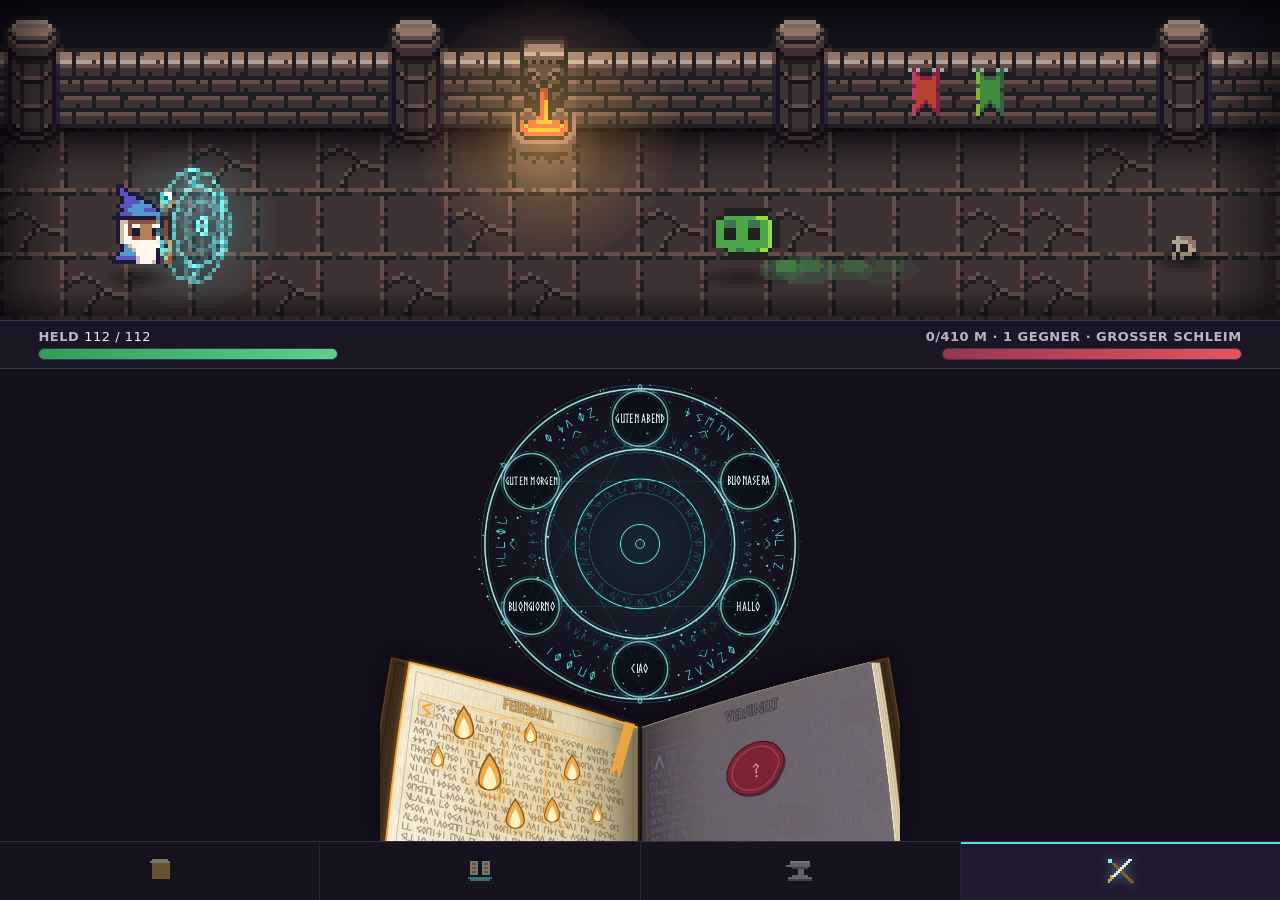
==== index.html @ a325e863 "Stop the phone's own dark mode turning the game inside out On a phone the rune tree came up as a fie" ====
<!DOCTYPE html>
<html lang="de">
<head>
<meta charset="UTF-8">
<meta name="viewport" content="width=device-width, initial-scale=1, viewport-fit=cover">
<!-- The game is dark on purpose. Say so HERE as well as in base.css: a phone
     browser's own "dark mode for web contents" repaints any page it thinks is
     light, and the two declarations are read by different engines. See the
     essay above the @media block in styles/base.css. -->
<meta name="color-scheme" content="dark">
<meta name="theme-color" content="#141018">
<meta name="apple-mobile-web-app-capable" content="yes">
<meta name="apple-mobile-web-app-status-bar-style" content="black-translucent">
<meta name="mobile-web-app-capable" content="yes">
<meta name="apple-mobile-web-app-title" content="Incanto">
<meta name="application-name" content="Incanto">
<link rel="apple-touch-icon" href="assets/apple-touch-icon.png">
<link rel="icon" type="image/png" sizes="192x192" href="assets/icon-192.png">
<link rel="icon" type="image/png" sizes="512x512" href="assets/icon-512.png">
<link rel="manifest" href="manifest.webmanifest">
<title>Runenkreis — Prototyp</title>
<link rel="stylesheet" href="styles/base.css">
<link rel="stylesheet" href="styles/combat.css">
<link rel="stylesheet" href="styles/quiz.css">
<link rel="stylesheet" href="styles/meta.css">
</head>
<body>
<div id="app"></div>
<nav id="bottom-nav" class="bottom-nav" aria-label="Phasenwechsel"></nav>
<!-- Modules load in dependency order: data → logic → render → screens → loop.
     main.js (last) wires listeners + boots. Add new src/*.js files to this list. -->
<script src="src/core.js"></script>
<script src="src/config.js"></script>
<script src="src/spells.js"></script>
<script src="src/content.js"></script>
<script src="src/vocab-history.js"></script>
<script src="src/encounters.js"></script>
<script src="src/state.js"></script>
<script src="src/progression.js"></script>
<script src="src/sprite-art.js"></script>
<script src="src/render-assets.js"></script>
<script src="src/render-scene.js"></script>
<script src="src/render-spells.js"></script>
<script src="src/rune-circle.js"></script>
<script src="src/spellbook.js"></script>
<script src="src/combat.js"></script>
<script src="src/quiz.js"></script>
<script src="src/screens.js"></script>
<script src="src/skilltree.js"></script>
<script src="src/book-order.js"></script>
<script src="src/stats.js"></script>
<script src="src/tavern.js"></script>
<script src="src/nav.js"></script>
<script src="src/input.js"></script>
<script src="src/loop.js"></script>
<script src="src/main.js"></script>
</body>
</html>
---- styles/base.css ----
/* base.css — @font-face, :root design tokens, #app + .screen shell, shared
   primitives (panels, buttons, pills, scrollbars). Shared by all screens. */

  @font-face {
    font-family: "RuneDisplay";
    src: url("../assets/rune_font.otf") format("opentype");
    font-display: swap;
  }

  /* ---------------------------------------------------------------------------
     Design tokens. Every screen draws its surfaces, edges, text and accents from
     this one ramp, so the game reads as a single designed object instead of a
     pile of separately-styled screens. Before this existed the same "panel" was
     written three slightly different ways in three files — that mismatch is what
     made the UI look ad-hoc. Add a shade here rather than inventing a hex value
     in a screen stylesheet.
     --------------------------------------------------------------------------- */
  :root {
    /* One of the three ways the page has to declare its own darkness — see the
       essay under this block before touching it. */
    color-scheme: dark;
    /* Display face for spell words, titles and rune labels. Readability comes
       first: a widely-available classical serif renders on essentially every
       device. The runic "RuneDisplay" stays in the stack as a deliberately
       low-priority fallback — it only surfaces where none of the readable
       serifs exist. */
    --display-font: "Palatino Linotype", "Book Antiqua", Georgia, "RuneDisplay", serif;
    --ui-font: system-ui, -apple-system, "Segoe UI", sans-serif;

    /* Surfaces — page, sunk, panel, raised (interactive). */
    --bg:        #14101c;
    --bg-sunk:   #0f0b16;
    --panel-hi:  #241d33;
    --panel-lo:  #1a1526;
    --panel:     linear-gradient(160deg, var(--panel-hi), var(--panel-lo));
    --raised-hi: #2b2340;
    --raised-lo: #201a2f;
    --raised:    linear-gradient(160deg, var(--raised-hi), var(--raised-lo));
    --sunk:      #161221;

    /* Edges — hairline, standard, emphasised. */
    --edge-soft: #262039;
    --edge:      #332c48;
    --edge-hi:   #453d63;

    /* Text ramp, brightest to quietest. */
    --ink:   #f2eeff;
    --ink-2: #cfc9de;
    --ink-3: #9a93ad;
    --ink-4: #6f6884;

    /* Accents. Arcane cyan carries navigation and state; gold carries value,
       vocabulary and the primary action. */
    --arcane:      #4de3e0;
    --arcane-lt:   #7ff0ed;
    --arcane-pale: #cfeae9;
    --arcane-dim:  #9fd8d6;
    --arcane-1:    rgba(77, 227, 224, 0.08);
    --arcane-2:    rgba(77, 227, 224, 0.16);
    --arcane-3:    rgba(77, 227, 224, 0.34);

    --gold:     #f2c14e;
    --gold-lt:  #ffd571;
    --gold-1:   rgba(242, 193, 78, 0.09);
    --gold-2:   rgba(242, 193, 78, 0.18);
    --gold-3:   rgba(242, 193, 78, 0.38);

    --good:     #5ecf8f;
    --good-ink: #d6ffe6;
    --good-1:   rgba(94, 207, 143, 0.12);
    --good-2:   rgba(94, 207, 143, 0.3);
    --bad:      #e5545f;
    --bad-ink:  #ffe1e5;
    --bad-1:    rgba(229, 84, 95, 0.12);
    --bad-2:    rgba(229, 84, 95, 0.3);

    /* Radii — one small/medium/large step, plus the pill. */
    --r-1: 9px;
    --r-2: 13px;
    --r-3: 18px;
    --r-pill: 999px;

    /* Elevation. */
    --shadow-1: 0 2px 10px rgba(0, 0, 0, 0.35);
    --shadow-2: 0 10px 28px rgba(0, 0, 0, 0.45);
    --glow-arcane: 0 0 22px rgba(77, 227, 224, 0.22);
    --glow-gold:   0 0 22px rgba(242, 193, 78, 0.22);

    /* The reading column. Every text-first screen is capped at this width and
       centred, so a desktop window shows a designed column rather than rows
       stretched across 1400px. */
    --measure: 480px;

    /* Motion. */
    --dur: 150ms;
    --ease: cubic-bezier(0.2, 0.7, 0.3, 1);
  }

  /* ---------------------------------------------------------------------------
     The page is dark, and the phone has to be told so THREE times.

     A phone browser's own "dark mode for web contents" — Samsung Internet's dark
     mode, Chrome's Auto Dark Theme — repaints any page it decides is light. Its
     filter reads every SVG fill and stroke as FOREGROUND and flips the dark ones
     to light, so the near-black paint this game is built out of comes back
     inverted: the rune tree turns into a field of white discs, the sealed page
     in the spell book turns to grey paper and its wax seal goes pink. The canvas
     scenes are left alone, which is what makes it so confusing to read — combat
     looks nearly right while the forge looks broken.

     Nothing in the game's own colours can defend against that; the only defence
     is telling the browser the page ALREADY has a dark theme. The three ways of
     saying it are not interchangeable — engines key off different ones, and this
     bug reached real phones with only the first of them in place:

       1. `color-scheme: dark` on :root, above. What Chromium reads. It was here
          alone, and it was not enough.
       2. `<meta name="color-scheme" content="dark">` in index.html. An
          independent opt-out in the very same engine — measured: it holds on its
          own with the property above deleted — and the older, more widely
          implemented of the two. This is the one that was missing.
       3. the block below: the `prefers-color-scheme` query, which is what
          Samsung Internet documents as its test for "this site already has a
          dark theme of its own".

     That block deliberately re-states what :root has already set. It is not
     dead weight and it is not an oversight — an ANSWER to the query is the
     signal, not a change of colour, and there is only one theme here to answer
     with. Deleting it as a no-op is exactly how this comes back.
     --------------------------------------------------------------------------- */
  @media (prefers-color-scheme: dark) {
    :root { color-scheme: dark; }
    html, body { background: var(--bg); color: var(--ink); }
  }

  * { box-sizing: border-box; -webkit-tap-highlight-color: transparent; }
  html, body {
    margin: 0; padding: 0; height: 100%;
    background: var(--bg);
    font-family: var(--ui-font);
    color: var(--ink);
    overflow: hidden;
    user-select: none;
    -webkit-user-select: none;
    overscroll-behavior: none;
    touch-action: manipulation;
  }
  /* The viewport is split vertically: the active phase fills #app, the phase
     switcher (.bottom-nav) is a fixed-height panel pinned under it. */
  body { display: flex; flex-direction: column; height: 100vh; height: 100dvh; }
  #app { flex: 1 1 auto; min-height: 0; width: 100%; display: flex; align-items: center; justify-content: center; }
  .screen { width: 100%; height: 100%; display: flex; flex-direction: column; align-items: center; justify-content: center; position: relative; }

  /* No focus rings: this is a touch game, every control is tapped, and a ring
     left behind on a tapped button is just debris. (No keyboard affordances
     anywhere — see CLAUDE.md.) */
  :focus { outline: none; }

  button { font-family: inherit; color: inherit; }

  /* Scrollable regions keep a slim, in-palette scrollbar instead of the OS
     default slab. */
  .scroll-y {
    overflow-y: auto; -webkit-overflow-scrolling: touch;
    scrollbar-width: thin; scrollbar-color: var(--edge-hi) transparent;
  }
  .scroll-y::-webkit-scrollbar { width: 8px; }
  .scroll-y::-webkit-scrollbar-track { background: transparent; }
  .scroll-y::-webkit-scrollbar-thumb { background: var(--edge); border-radius: var(--r-pill); border: 2px solid transparent; background-clip: content-box; }
  .scroll-y::-webkit-scrollbar-thumb:hover { background: var(--edge-hi); background-clip: content-box; }

  /* The reading column shared by the study-phase screens: full height, capped
     width, centred, with the safe-area insets handled once. */
  .frame {
    display: flex; flex-direction: column;
    width: 100%; max-width: var(--measure); height: 100%; min-height: 0;
    margin: 0 auto;
    padding: calc(env(safe-area-inset-top) + 10px) 14px 0;
  }

  /* Value written in coin. */
  .coin { color: var(--gold); }

  /* ---------------------------------------------------------------------------
     Button primitives. One primary (gold, or arcane where the action is "move
     on") and one ghost (quiet, secondary). Screens pick a primitive rather than
     restyling a button from scratch — that's what keeps the Prüfen button, the
     Kaufen button and the Fight button recognisably the same control.
     --------------------------------------------------------------------------- */
  .btn-primary, .fight-btn, .tree-buy {
    display: block; width: 100%; padding: 14px 18px;
    border: none; border-radius: var(--r-2); cursor: pointer;
    font-size: 17px; font-weight: 700; letter-spacing: 0.6px;
    color: #17121f;
    background: linear-gradient(180deg, var(--gold-lt), var(--gold));
    box-shadow: var(--glow-gold), var(--shadow-1);
    transition: filter var(--dur) var(--ease), transform var(--dur) var(--ease);
  }
  .btn-primary:hover:not(:disabled), .fight-btn:hover:not(:disabled), .tree-buy:hover:not(:disabled) { filter: brightness(1.06); }
  .btn-primary:active:not(:disabled), .fight-btn:active:not(:disabled), .tree-buy:active:not(:disabled) { transform: translateY(1px); filter: brightness(1.12); }
  .btn-primary:disabled, .fight-btn:disabled, .tree-buy:disabled {
    background: var(--raised); color: var(--ink-4); box-shadow: none; cursor: default;
    filter: none; transform: none;
  }
  /* Arcane variant — used where the button carries you onward rather than
     spending something. */
  .btn-primary.arcane, .fight-btn.arcane, .quiz-continue, .next-wave-btn, .study-btn, .tree-run-btn {
    background: linear-gradient(180deg, var(--arcane-lt), var(--arcane));
    box-shadow: var(--glow-arcane), var(--shadow-1);
  }

  .ghost-btn {
    flex: 0 0 auto; cursor: pointer;
    padding: 6px 12px; border-radius: var(--r-pill);
    font-size: 12.5px; letter-spacing: 0.3px;
    background: var(--arcane-1); border: 1px solid var(--edge); color: var(--ink-3);
    transition: color var(--dur) var(--ease), border-color var(--dur) var(--ease), background var(--dur) var(--ease);
  }
  .ghost-btn:hover { color: var(--arcane-pale); border-color: var(--arcane-3); background: var(--arcane-2); }
  .ghost-btn:active { background: var(--arcane-2); color: var(--ink); }

  /* Bottom phase-switcher: one flush panel across the whole bottom edge with
     three equal, text-free pixel-art buttons — study · forge · combat. */
  .bottom-nav {
    flex: 0 0 auto;
    display: flex; width: 100%;
    background: #17131e;
    border-top: 1px solid var(--edge);
    padding-bottom: env(safe-area-inset-bottom);
    padding-left: env(safe-area-inset-left);
    padding-right: env(safe-area-inset-right);
    z-index: 5;
  }
  .nav-btn {
    flex: 1 1 0; min-width: 0;
    display: flex; align-items: center; justify-content: center;
    background: transparent; border: none; outline: none;
    padding: 9px 0; min-height: 58px; cursor: pointer;
    border-right: 1px solid var(--edge-soft);
    transition: background var(--dur) linear;
  }
  .nav-btn:last-child { border-right: none; }
  .nav-btn:active { background: #2a2138; }
  .nav-btn.active { background: #211a2e; box-shadow: inset 0 2px 0 var(--arcane); }
  .nav-icon {
    width: 32px; height: 32px; display: block;
    image-rendering: pixelated;
    opacity: 0.45;
    transition: opacity var(--dur) linear, filter var(--dur) linear;
  }
  .nav-btn:active .nav-icon { opacity: 0.8; }
  .nav-btn.active .nav-icon { opacity: 1; filter: drop-shadow(0 0 5px rgba(127, 244, 241, 0.55)); }

  @media (prefers-reduced-motion: reduce) {
    *, *::before, *::after {
      animation-duration: 0.001ms !important; animation-iteration-count: 1 !important;
      transition-duration: 0.001ms !important;
    }
  }
---- styles/combat.css ----
/* combat.css — combat screen: scene, HUD, rune circle, chords, flashes. */

  /* Combat screen — scene on top, rune circle filling the rest, and the open
     spell book pinned along the bottom edge with the circle nested in its V.

     The circle and the book have to line up at every viewport size, so both are
     laid out from ONE width (--board-w) and both draw in a 600-unit-wide
     viewBox — that gives them a shared scale. The rest follows from the book's
     600x240 art box: its height is 240/600 of that width, and the arena's
     bottom margin is what positions the wheel against it.

     That margin is a TANGENT distance, not a vertical one. Clearing the notch
     is not enough: the pages' top edges climb away from it at ~16°, so a wheel
     lowered until its bottom point cleared the notch would still have its
     lower-left and lower-right arcs cutting across both pages. What has to
     clear is the sloped edge itself, and the closest approach is around three
     quarters of the way out along it, not at either end.

     Solving |dist(wheel centre, page-top line)| = R + gap gives the 141/600
     below. Measured, that leaves ~20px between the paper and the rune bubbles
     (the wheel's solid outer elements, R = 263) and a few px against the faint
     outermost ring, holding on viewports from 390x720 to 820x1000 — while the
     wheel's lowest point still sits ~20px BELOW the wings' top corners, i.e.
     down inside the V. The space the book opens up is used, it just never
     touches paper. Re-derive if either geometry moves; tools-side, walk the
     page's top edge and take the minimum distance rather than trusting the
     vertical gap, which is not where the two shapes come closest. */
  .combat-screen {
    position: relative;
    display: flex; flex-direction: column;
    justify-content: flex-start;
    width: 100%; height: 100%;
    /* Percentage-bearing custom properties resolve at the USE site, so this may
       only ever be consumed by width-resolved properties (`width`, and margins,
       which are resolved against the containing block's width). Feeding it to a
       `height` would resolve the 100% against the container's HEIGHT instead —
       which is why the book sizes itself with aspect-ratio below rather than
       with a height derived from here. */
    --board-w: min(100%, 520px);
  }
  .combat-screen::after {
    content: ""; position: absolute; inset: 0; pointer-events: none;
    background: rgba(229, 72, 77, 0); transition: none;
  }
  .combat-screen.wrong-flash::after { background: rgba(229, 72, 77, 0.35); }

  .scene-wrap {
    flex: 0 0 auto;
    width: 100%;
    overflow: hidden;
    background: #17131e;
    line-height: 0;
  }
  canvas.scene {
    display: block;
    image-rendering: pixelated;
  }
  .hud-under {
    flex: 0 0 auto;
    width: 100%;
    display: flex; align-items: center; justify-content: space-between;
    padding: 8px max(3vw, env(safe-area-inset-left)) 8px max(3vw, env(safe-area-inset-right));
    background: #1b1624;
    border-top: 1px solid #3a3550;
    border-bottom: 1px solid #3a3550;
  }
  .hero-hud { display: flex; flex-direction: column; gap: 4px; align-items: flex-start; min-width: 40%; }
  .enemy-hud { display: flex; flex-direction: column; gap: 4px; align-items: flex-end; min-width: 40%; }
  .bar-label {
    font-size: clamp(10px, 2.7vw, 13px); letter-spacing: 0.5px; color: #b9b3c8; font-weight: 700;
  }
  .bar-label span { color: #efeaff; font-weight: 400; }
  .bar-sub { font-size: clamp(11px, 3vw, 14px); color: #f2c14e; font-weight: 700; }
  .hp-track {
    width: clamp(120px, 40vw, 300px); height: 12px;
    background: #241f2f; border: 1px solid #3a3550; border-radius: 6px; overflow: hidden;
  }
  .hp-fill { height: 100%; transition: width 180ms linear; }
  .hp-track.hero .hp-fill { background: linear-gradient(90deg, #2f9e57, #5ecf8f); }
  .hp-track.enemy .hp-fill { background: linear-gradient(90deg, #9a3550, #e5545f); }
  .coin { color: #f2c14e; }
  .gold-line { font-size: clamp(13px, 3.6vw, 17px); color: #f2c14e; font-weight: 700; }

  svg.arena {
    flex: 1 1 auto;
    min-height: 0;
    width: var(--board-w);
    /* Bottom-aligned (xMidYMax), so the wheel always sits down against the book
       instead of floating in the middle of whatever height is left over. */
    margin-bottom: calc(var(--board-w) * 0.235);
    display: block;
    /* Runes are dragged with the pointer — don't let a drag scroll/pan the page */
    touch-action: none;
    -webkit-user-select: none; user-select: none;
  }

  /* ---- Spell book -------------------------------------------------------
     An open book along the bottom edge, tilted toward the player: two page
     planes angled up and out so their top edges make a V, spine in the middle,
     both lower corners — the gutter furthest of all — running off the bottom of
     the screen. Geometry is in spellbook.js; this is only the palette and the
     interaction states. */
  .spellbook {
    position: absolute; bottom: 0; left: 50%; transform: translateX(-50%);
    /* Height comes from the art box's own 600x240 ratio, so it always matches
       the width the wheel is laid out from (see --board-w). */
    width: var(--board-w); height: auto; aspect-ratio: 600 / 240;
    display: block; z-index: 3;
    /* The whole book takes the drag that turns its pages; the empty upper
       corners of the box, which the rune wheel overlaps into, do not. */
    pointer-events: none;
    touch-action: none;
    filter: drop-shadow(0 -3px 10px rgba(6, 4, 12, 0.6));
  }
  /* ---- Boards ---- A board is leather over wood: grain, a bevel catching the
     light along the cut head edge, and two blind-tooled fillets run round
     inside it. */
  .bk-cover { fill: #3d2b1c; stroke: #150f0a; stroke-width: 2; stroke-linejoin: round; }
  .bk-grain { filter: url(#bkGrain); opacity: 0.5; mix-blend-mode: multiply; pointer-events: none; }
  .bk-cover-bevel { fill: none; stroke: #7d5c3c; stroke-width: 1.2; opacity: 0.55; }
  .bk-tool { fill: none; stroke: #241708; stroke-width: 1.4; opacity: 0.6; }
  .bk-tool.thin { stroke-width: 0.8; opacity: 0.4; }

  /* ---- The text block's fore-edge ---- Fill is set per sliver (it darkens with
     depth into the block), so it must NOT be declared here — a CSS `fill` would
     override the presentation attribute and flatten the fan. */
  .bk-stack { stroke: #9c9070; stroke-width: 0.5; }

  /* ---- Paper ---- The leaf's fill is a per-side gradient (defined in the
     book's own <defs>), so light runs from the lit outer edge into the shadowed
     gutter instead of the whole page being one flat colour. Over that: a fibre
     wash, a little foxing, the gutter shadow and the fore-edge sheen — all
     clipped to the leaf, all static, all painted once. */
  .bk-leaf {
    fill: url(#bkPaperL); stroke: #a29673; stroke-width: 1.2; stroke-linejoin: round;
    transition: stroke 140ms linear;
  }
  .bk-page[data-side="1"] .bk-leaf { fill: url(#bkPaperR); }
  .bk-fibre { filter: url(#bkFibre); opacity: 0.55; mix-blend-mode: multiply; pointer-events: none; }
  .bk-foxing { fill: #a3763f; opacity: 0.07; mix-blend-mode: multiply; pointer-events: none; }
  .bk-gutter, .bk-foreedge { pointer-events: none; }
  .bk-cut {
    fill: none; stroke: #fffcf0; stroke-width: 1.1; opacity: 0.55;
    stroke-linecap: round; pointer-events: none;
  }
  /* Sealed pages keep the paper's shading and are darkened over the top of it,
     so they read as the same book rather than as a different material. */
  .bk-sealed { fill: #211a35; opacity: 0.62; stroke: #4a4360; stroke-width: 1.2; }
  /* The active page's border: a crisp line over a blurred copy of itself. One
     blurred stroke on its own reads as a fuzzy halo with no edge to it. */
  .bk-halo { fill: none; stroke-width: 5; opacity: 0.3; filter: url(#bkGlow); }
  .bk-lit { fill: none; stroke-width: 2; opacity: 0.9; }

  /* ---- What is written on the leaf ---- Everything below rides the page frame
     (one matrix, see pageFrame in spellbook.js), so the ruling, the script and
     the miniature all lie on the same plane. That shared plane is most of what
     sells the tilt: ruled lines seen at an angle read as a surface. */
  .bk-margin { fill: none; stroke: #7d6440; stroke-width: 1; opacity: 0.4; }
  .bk-rule { stroke-width: 1.3; opacity: 0.6; stroke-linecap: round; }
  .bk-rule.thin { stroke-width: 0.7; opacity: 0.4; }
  .bk-name {
    font-family: var(--display-font);
    font-weight: 700; letter-spacing: 0.4px;
    paint-order: stroke; stroke: rgba(24, 18, 10, 0.45); stroke-width: 2.2px;
  }
  /* The body of the page: ~500 glyphs emitted into ONE path (see pageScript), so
     a full page of writing costs a single element and a single stroke. */
  .bk-script {
    fill: none; stroke: #5c4526; stroke-width: 1.35; opacity: 0.5;
    stroke-linecap: round; stroke-linejoin: round; pointer-events: none;
  }
  .bk-initial { fill: none; stroke-width: 2.4; stroke-linecap: round; stroke-linejoin: round; }
  .bk-initial-box { fill: rgba(179, 146, 78, 0.14); stroke: #b3924e; stroke-width: 0.9; opacity: 0.8; }
  /* A sealed page is written like any other — the page exists, you simply can't
     read it yet — so sealing only drains the ink. */
  .bk-page.locked .bk-script { stroke: #6b6389; opacity: 0.5; }
  .bk-page.locked .bk-initial-box { stroke: #5b5170; fill: none; }

  /* ---- The page's great rune ---- Laid UNDER the script, which runs straight
     over it: it is the page's ground, not a picture set into a hole in it. Both
     rings are projected polygons, so they arrive as the ellipses you'd see on a
     page tilted away from you rather than as flat circles. */
  .bk-sigil { fill: none; stroke-linecap: round; stroke-linejoin: round; pointer-events: none; }
  .bk-sigil-rune { stroke-width: 4; opacity: 0.38; }
  .bk-sigil-ring { stroke-width: 1.8; opacity: 0.3; }
  .bk-sigil-ring.thin { stroke-width: 1; opacity: 0.22; }
  .bk-sigil-tick { stroke-width: 1.6; opacity: 0.26; }
  .bk-page.active .bk-sigil-rune { opacity: 0.48; }
  .bk-page.locked .bk-sigil { opacity: 0.7; }

  .bk-wax { fill: #7c2434; stroke: #4d1420; stroke-width: 1.4; }
  .bk-wax-shadow { fill: #120c1c; opacity: 0.5; }
  .bk-wax-rim { fill: none; stroke: #a5455a; stroke-width: 2; opacity: 0.85; }
  .bk-sealmark { font-family: var(--display-font); font-size: 22px; font-weight: 700; fill: #e5b3bc; opacity: 0.8; }
  .bk-ribbon { opacity: 0.9; }
  .bk-spine { stroke: #100c08; stroke-width: 5; stroke-linecap: round; opacity: 0.85; }

  /* ---- The spell playing ON TOP of the page --------------------------------
     Not an illustration on the page: the effect plays over the whole leaf, on a
     wash of its own coloured light falling on the paper under it. The page the
     book is open at plays at full strength; the facing page is held well back,
     or two full-page effects at once would bury the writing on both. */
  /* NEVER put a CSS animation on an element filled with a soft gradient, or on
     a group holding one. Animating it promotes the element to its own
     composited layer, and the radial falloff is rasterised to that layer's
     BOUNDING BOX — every pool of light on the page comes out as a hard-edged
     rectangle. The pools and the rime are therefore static; their motion comes
     from the flames and crystals standing in them, which have flat fills and
     animate freely. */
  .bk-fx-pool, .bk-fx-rime, .bk-wash, .bk-fx { pointer-events: none; }
  .bk-fx-rime { opacity: 0.45; }
  .bk-wash { opacity: 0.55; }
  .bk-page:not(.active) .bk-fx { opacity: 0.62; }
  .bk-page:not(.active) .bk-wash { opacity: 0.3; }
  .bk-fx-glyph { fill: none; stroke-width: 1.6; opacity: 0.5; stroke-linecap: round; }

  /* Every moving part is a CSS loop — no JS driver, nothing per frame. Each
     class has ONE duration; the matching period is passed to `D()` in
     spellbook.js, which hands back a negative animation-delay that both staggers
     an element against its siblings and picks the loop up at the phase the game
     clock has already reached, so rebuilding the book doesn't restart the motion.
     Anything scaled or spun needs fill-box, or SVG works about the viewBox's
     origin instead of the element's own centre.

     Note the two ORIGINS below. A flame is hinged where it meets the paper, so
     it flickers about its base; everything else works about its middle. Getting
     that wrong makes a flame slide around instead of dancing on the spot. */
  .bk-fx-flame, .bk-fx-ember, .bk-fx-arc, .bk-fx-node, .bk-fx-form,
  .bk-fx-drop, .bk-fx-drop-in, .bk-fx-scorch, .bk-fx-ward,
  .bk-fx-turn, .bk-fx-float, .bk-fx-rise {
    transform-box: fill-box; transform-origin: 50% 50%;
    animation-iteration-count: infinite; animation-timing-function: ease-in-out;
  }
  .bk-fx-flame, .bk-fx-ember, .bk-fx-rise { transform-origin: 50% 100%; }

  .bk-fx-flame { animation-name: bkFlame; animation-duration: 900ms; }
  .bk-fx-ember { animation-name: bkEmber; animation-duration: 2600ms; animation-timing-function: linear; }
  .bk-fx-arc   { animation-name: bkArc;   animation-duration: 2400ms; animation-timing-function: steps(1, end); }
  .bk-fx-node  { animation-name: bkNode;  animation-duration: 2400ms; }
  .bk-fx-form  { animation-name: bkForm;  animation-duration: 4200ms; }
  .bk-fx-drop     { animation-name: bkDrop;    animation-duration: 2000ms; animation-timing-function: ease-in; }
  .bk-fx-drop-in  { animation-name: bkDropIn;  animation-duration: 2000ms; animation-timing-function: ease-in; }
  .bk-fx-scorch   { animation-name: bkScorch;  animation-duration: 2000ms; animation-timing-function: ease-out; }
  .bk-fx-ward  { animation-name: bkWard;  animation-duration: 3000ms; animation-timing-function: ease-out; }
  .bk-fx-turn  { animation-name: bkSpin;  animation-duration: 24000ms; animation-timing-function: linear; }
  .bk-fx-float { animation-name: bkFloat; animation-duration: 3200ms; }
  .bk-fx-rise  { animation-name: bkRise;  animation-duration: 2800ms; animation-timing-function: linear; }

  /* A tongue of flame: it leans and stretches, it does not simply throb. The
     four steps are deliberately uneven so no two flames on a page ever look
     like they are keeping time with each other. */
  @keyframes bkFlame {
    0%, 100% { transform: scale(1, 1) skewX(0deg); }
    22% { transform: scale(0.9, 1.16) skewX(-5deg); }
    46% { transform: scale(1.08, 0.9) skewX(3deg); }
    71% { transform: scale(0.95, 1.09) skewX(-2deg); }
  }
  @keyframes bkEmber { 0% { transform: translateY(-30px) scale(0.9); opacity: 0; }
                       18% { opacity: 0.95; }
                       100% { transform: translateY(-96px) scale(0.3); opacity: 0; } }
  /* An arc is struck, not faded in: on for a beat, gone for the rest. */
  @keyframes bkArc  { 0% { opacity: 1; } 10% { opacity: 0.55; } 14%, 100% { opacity: 0; } }
  @keyframes bkNode { 0% { transform: scale(1.5); opacity: 0.9; }
                      14% { transform: scale(1); opacity: 0.25; }
                      30%, 100% { opacity: 0; } }
  /* Ice: grows out of nothing, holds, then thaws away. The hold is most of the
     cycle — crystals that never stop moving read as sparkle, not as frost. */
  @keyframes bkForm { 0% { transform: scale(0.15) rotate(-25deg); opacity: 0; }
                      18% { transform: scale(1) rotate(0deg); opacity: 1; }
                      66% { transform: scale(1) rotate(0deg); opacity: 1; }
                      100% { transform: scale(0.9) rotate(6deg); opacity: 0; } }
  /* The shadow a falling rock throws on the paper: wide and faint while it is
     high up, tight and dark as it lands. This is the whole height cue — the
     rock's own fall says nothing about how far away it started. */
  @keyframes bkDrop { 0% { transform: scale(2.4); opacity: 0; }
                      14% { opacity: 0.1; }
                      82% { transform: scale(1); opacity: 0.42; }
                      88%, 100% { transform: scale(1); opacity: 0; } }
  @keyframes bkDropIn { 0% { transform: translateY(-150px); opacity: 0; }
                        14% { opacity: 1; }
                        82% { transform: translateY(0); opacity: 1; }
                        86%, 100% { transform: translateY(0); opacity: 0; } }
  @keyframes bkScorch { 0%, 82% { transform: scale(0.2); opacity: 0; }
                        88% { transform: scale(1); opacity: 0.9; }
                        100% { transform: scale(1.6); opacity: 0; } }
  @keyframes bkSpin  { to { transform: rotate(360deg); } }
  @keyframes bkWard  { 0% { transform: scale(0.82); opacity: 0.5; }
                       100% { transform: scale(1.14); opacity: 0; } }
  @keyframes bkFloat { 0%, 100% { transform: translateY(4px); } 50% { transform: translateY(-6px); } }
  /* A mote leaving the paper: it lifts off the spot it came from and thins out
     as it goes, rather than fading on the spot. */
  @keyframes bkRise { 0% { transform: translateY(0) scale(0.5); opacity: 0; }
                      20% { opacity: 1; }
                      100% { transform: translateY(-84px) scale(1.1); opacity: 0; } }

  /* A cast lights its own page for a beat. The class is toggled on the book by
     patchCombatContinuous while a freshly queued effect is still running, so it
     costs one classList call per frame rather than a rebuild. */
  .bk-fx-cast { transform-box: fill-box; transform-origin: 50% 50%; transition: transform 120ms ease-out; }
  .spellbook.casting .bk-page.active .bk-fx-cast { transform: scale(1.1); }
  .spellbook.casting .bk-page.active .bk-wash { opacity: 0.95; }

  /* Every leaf takes the pointer — a tap selects the spell, a drag across the
     book turns the page (see attachSpellbookDrag). Locked leaves are draggable
     too: you can leaf past a sealed page, you just can't cast from it. */
  /* Paper turning away from the light. Driven straight off the drag by setTurn,
     so it tracks the finger; a transition here would lag the page it shades. */
  .bk-shade { fill: #0d0917; pointer-events: none; }
  /* An under-leaf is scenery for the length of a page turn — never a tap
     target, and never in front of the leaf that is actually open. */
  .bk-page.under { pointer-events: none; }

  .bk-page:not(.under) { pointer-events: auto; }
  /* The leaf being carried over mid-turn is in flight, not in the spread: it is
     only in the SVG for the length of the drag, so it must never take a tap. */
  .bk-turn { pointer-events: none; }
  .bk-page[data-act] { cursor: pointer; }
  .bk-page[data-act]:active .bk-leaf { stroke: #fff3c4; stroke-width: 2; }
  /* The turning page springs back if the drag falls short of the threshold;
     while the finger is down it has to track it exactly, so no transition. */
  .bk-page { transition: transform 170ms ease-out; transform-origin: 0 0; }
  .spellbook.dragging .bk-page { transition: none; }

  /* Motion here is ambience, not information — every loop is safe to stop. */
  @media (prefers-reduced-motion: reduce) {
    .spellbook [class*="bk-fx-"] { animation: none !important; }
  }
  /* The static arcane wheel is a baked high-fidelity image; live SVG on top
     draws only what changes: word bubbles, chords, filigree, sparks, and the
     rotating inner script ring */
  .glyph {
    fill: none; stroke: #7ff0ed; stroke-width: 1.7; opacity: 0.6;
    stroke-linecap: round; stroke-linejoin: round;
  }
  .inner-band .glyph { stroke-width: 1.4; }
  .spark { fill: url(#sparkGrad); }
  .rune .halo { opacity: 0; fill: #f2c14e; transition: opacity 150ms linear; pointer-events: none; }
  .rune.selected .halo { opacity: 0.4; }
  .rune.matched .halo { opacity: 0.22; fill: #5ecf8f; }
  /* Word bubbles are transparent wells over the baked sockets: a whisper of
     dark fill for legibility, state shown by ring tint */
  .rune .body { stroke-width: 1.5; cursor: pointer; transition: fill 100ms linear, stroke 100ms linear; }
  .rune.unmatched .body { fill: rgba(8, 13, 18, 0.30); stroke: rgba(127, 244, 241, 0.35); }
  .rune.selected .body { fill: rgba(242, 193, 78, 0.16); stroke: #ffe9b0; stroke-width: 2.5; }
  .rune.matched .body { fill: rgba(94, 207, 143, 0.14); stroke: rgba(143, 231, 180, 0.8); }
  .rune text {
    font-family: var(--display-font);
    fill: #e8fffe; font-size: 19px; letter-spacing: 0.5px; font-weight: 700;
    paint-order: stroke; stroke: rgba(8, 13, 18, 0.9); stroke-width: 3px;
    text-anchor: middle; dominant-baseline: central;
    pointer-events: none;
  }
  .rune.selected text { fill: #ffe9b0; }
  .rune.matched text { fill: #b9f2d2; }
  /* Wrong pair: the whole rune circle flares red for a beat before it re-deals.
     Higher specificity than the per-state rules above so every rune goes red. */
  #wheel-img { transition: filter 120ms linear; }
  .combat-screen.rune-flash #wheel-img { filter: sepia(1) saturate(7) hue-rotate(-22deg) brightness(1.05); }
  .combat-screen.rune-flash .rune .body { fill: rgba(229, 72, 77, 0.34); stroke: #ff6470; stroke-width: 2.5; }
  .combat-screen.rune-flash .rune text { fill: #ffdadf; }
  .combat-screen.rune-flash .rune .halo { opacity: 0.55; fill: #ff5560; }
  .combat-screen.rune-flash .chord,
  .combat-screen.rune-flash .chord-glow { stroke: #ff6470; }
  /* The line trailing from a held rune to the pointer while dragging a pair */
  .drag-line {
    stroke: #ffe9b0; stroke-width: 3; stroke-linecap: round;
    stroke-dasharray: 6 8; opacity: 0; pointer-events: none;
    filter: url(#softGlow);
  }
  .drag-line.active { opacity: 0.85; }
  .chord-glow { stroke: #4de3e0; stroke-width: 9; stroke-linecap: round; opacity: 0.3; }
  .chord { stroke: #8ff7f3; stroke-width: 3.5; stroke-linecap: round; }
  .chord.flash { stroke: #ffffff; stroke-width: 6; }
  .chord-glow.flash { stroke: #ffffff; opacity: 0.6; }
  /* Filigree sub-lines for every possible chord: pulse faintly, burst white
     on a correct match, then stay lit alongside their main line */
  .sub-group { stroke: #4de3e0; }
  .sub-group.burst { stroke: #ffffff; }
  .sub-group * { fill: none; stroke-linecap: round; }
---- styles/quiz.css ----
/* quiz.css — the study phase. Two screens that share one chrome:
   the exercise session (header · stage · pinned action bar) and the
   Lernverlauf record (header · filter strip · scrolling list).

   Both are laid out as a `.frame` (see base.css): a capped, centred column that
   fills the viewport height, so the phase looks composed on a phone and doesn't
   stretch into a wall of full-width rows on a desktop. Colours and radii come
   from the tokens — nothing here invents a shade. */

  /* Both study screens sit on the same faint dome of light, so the reading
     column reads as lit rather than as text on flat black. */
  .quiz-screen, .history-screen {
    justify-content: flex-start; align-items: stretch;
    background: radial-gradient(130% 75% at 50% 0%, #1a1425 0%, var(--bg) 58%);
  }

  /* Past a tablet's width the capped column would float in a void; hairlines
     down its sides make it read as a deliberate panel instead. */
  @media (min-width: 760px) {
    .quiz-frame, .hist-frame {
      border-left: 1px solid var(--edge-soft);
      border-right: 1px solid var(--edge-soft);
      background: linear-gradient(180deg, rgba(127, 240, 237, 0.02), transparent 45%);
    }
  }

  /* ===========================================================================
     Exercise session
     =========================================================================== */
  .quiz-frame { text-align: center; }

  /* --- Header: step bar + round meta, fixed at the top --- */
  .quiz-header { flex: 0 0 auto; }

  /* One cell per question, so the round's shape is legible at a glance: what is
     already answered, how it went, and where you are in it. */
  .quiz-steps { display: flex; gap: 4px; height: 5px; }
  .qstep {
    flex: 1 1 0; border-radius: var(--r-pill); background: var(--edge-soft);
    transition: background var(--dur) var(--ease), box-shadow var(--dur) var(--ease);
  }
  .qstep.now   { background: var(--arcane); box-shadow: 0 0 10px var(--arcane-3); }
  .qstep.right { background: var(--good); }
  .qstep.wrong { background: var(--bad); }
  .qstep.shown { background: var(--gold); }   /* solution revealed — resolved, unearned */

  .quiz-meta {
    display: flex; align-items: center; gap: 9px;
    margin-top: 10px; min-height: 30px;
  }
  .quiz-count { font-size: 12.5px; color: var(--ink-4); letter-spacing: 0.3px; }
  .quiz-count b { color: var(--ink-2); font-weight: 700; }
  .quiz-purse {
    font-size: 12.5px; font-weight: 700; color: var(--gold); letter-spacing: 0.3px;
    background: var(--gold-1); border: 1px solid var(--gold-2);
    border-radius: var(--r-pill); padding: 3px 10px;
  }
  /* Banked reward multiplier — what the run's fighting bought. Sits next to the
     purse it multiplies, and glows once it has hit its ceiling. */
  .quiz-mult {
    font-size: 12.5px; font-weight: 700; color: var(--gold-lt); letter-spacing: 0.5px;
    background: var(--gold-1); border: 1px solid var(--gold-3);
    border-radius: var(--r-pill); padding: 3px 9px;
  }
  .quiz-mult.capped {
    color: #1a1526; background: var(--gold); border-color: var(--gold-lt);
    box-shadow: 0 0 12px rgba(242, 193, 78, 0.4);
  }
  .quiz-history-btn { margin-left: auto; }

  /* --- Stage: the exercise itself, in whatever room is left ---
     The flexible spacers hold it a little above the true centre (where the eye
     looks first) and collapse when an exercise is tall enough to need scrolling. */
  .quiz-body { flex: 1 1 auto; min-height: 0; display: flex; flex-direction: column; }
  .quiz-body::before { content: ""; flex: 4 1 0; }
  .quiz-body::after  { content: ""; flex: 6 1 0; }
  .quiz-stage { flex: 0 0 auto; width: 100%; padding: 18px 0 20px; }

  /* Which exercise this is, as a caption rather than two pills that read like
     buttons you could press. */
  .quiz-task {
    display: flex; flex-wrap: wrap; gap: 8px; align-items: baseline; justify-content: center;
    margin-bottom: 18px;
  }
  .quiz-kind {
    font-size: 11px; font-weight: 600; letter-spacing: 1.6px; text-transform: uppercase;
    color: var(--arcane-dim);
  }
  .quiz-dir { font-size: 11.5px; letter-spacing: 0.3px; color: var(--ink-4); }
  .quiz-dir::before { content: "·"; color: var(--edge-hi); margin-right: 8px; }

  .quiz-prompt {
    font-size: clamp(17px, 4.8vw, 21px); color: var(--ink-2); line-height: 1.45;
    margin: 0 0 22px;
  }
  .quiz-word { font-family: var(--display-font); color: var(--gold); font-weight: 700; letter-spacing: 1px; }
  .quiz-hint { font-size: 14px; color: var(--ink-3); margin: 6px 0 22px; }

  /* Multiple choice */
  .quiz-opts { display: flex; flex-direction: column; gap: 10px; width: 100%; max-width: 380px; margin: 0 auto; }
  .quiz-opt {
    position: relative; width: 100%;
    font-size: 17px; padding: 14px 40px; border-radius: var(--r-2);
    background: var(--raised); border: 1px solid var(--edge); color: var(--ink);
    box-shadow: var(--shadow-1); cursor: pointer;
    transition: border-color var(--dur) var(--ease), background var(--dur) var(--ease),
                transform var(--dur) var(--ease), opacity var(--dur) var(--ease);
  }
  .quiz-opt:hover:not(:disabled) { border-color: var(--arcane-3); }
  .quiz-opt:active:not(:disabled) { transform: translateY(1px); background: var(--panel); }
  .quiz-opt:disabled { cursor: default; }
  /* Outcome is carried by a glyph as well as a colour, so it still reads
     without colour vision. */
  .opt-mark { position: absolute; right: 14px; top: 50%; transform: translateY(-50%); font-size: 15px; font-weight: 700; }
  .quiz-opt.correct {
    border-color: var(--good); color: var(--good-ink);
    background: linear-gradient(160deg, rgba(94, 207, 143, 0.18), rgba(94, 207, 143, 0.06));
  }
  .quiz-opt.wrong {
    border-color: var(--bad); color: var(--bad-ink);
    background: linear-gradient(160deg, rgba(229, 84, 95, 0.18), rgba(229, 84, 95, 0.06));
  }
  .quiz-opt.faded { opacity: 0.32; border-color: var(--edge-soft); box-shadow: none; }

  /* Sentence with a blank */
  .quiz-sentence {
    font-size: clamp(18px, 5.2vw, 23px); color: var(--ink); line-height: 1.8;
    max-width: 100%; margin: 0 auto 4px;
  }
  .quiz-sentence .blank {
    display: inline-block; min-width: 84px; text-align: center;
    color: var(--gold); font-weight: 700; border-bottom: 2px dashed var(--gold-3); padding: 0 6px;
  }
  .quiz-sentence .blank.filled { min-width: 0; border-bottom-style: solid; border-bottom-color: var(--gold); }

  /* Typed exercises */
  .quiz-input {
    font-family: inherit; font-size: 19px; padding: 14px 16px;
    width: 100%; max-width: 380px; margin: 0 auto; display: block;
    text-align: center; color: var(--ink);
    background: var(--sunk); border: 1px solid var(--edge); border-radius: var(--r-2);
    outline: none; transition: border-color var(--dur) var(--ease), box-shadow var(--dur) var(--ease);
  }
  .quiz-input::placeholder { color: var(--ink-4); }
  .quiz-input:focus { border-color: var(--arcane); box-shadow: 0 0 0 3px var(--arcane-1); }
  .quiz-input:disabled { opacity: 0.7; }

  /* Conjugation drills — a ladder of exercises over one verb's present tense
     (see CONFIG.conjugation). The lower rungs borrow the sentence-with-a-blank
     look above; the top two are a table the learner writes into, which at the
     hardest rung is six empty lines and nothing else. */

  /* What this question pays, next to the rung that earns it. Reads as a stake,
     not as a button — the same treatment as the banked multiplier chip. */
  .quiz-stake {
    font-size: 11px; font-weight: 700; color: var(--gold-lt); letter-spacing: 0.4px;
    background: var(--gold-1); border: 1px solid var(--gold-2);
    border-radius: var(--r-pill); padding: 2px 8px;
  }

  /* On the single-row rungs the pronoun is part of the line being written, so it
     wears the sentence's own type; in the table it is a column label, so there
     it takes the display face like every other label in the game. */
  .conj-person { color: var(--ink-2); letter-spacing: 0.4px; }
  .conj-row .conj-person { font-family: var(--display-font); letter-spacing: 0.6px; }

  .conj-table {
    display: flex; flex-direction: column; gap: 7px;
    width: 100%; max-width: 380px; margin: 0 auto;
  }
  /* Pronoun · German gloss · the form. The two label columns are fixed so every
     row's answer starts on the same line down the table. */
  .conj-row {
    display: grid; grid-template-columns: 66px 46px 1fr; align-items: center;
    gap: 4px 8px; text-align: left; min-height: 40px;
  }
  .conj-row .conj-person { text-align: right; font-size: 14.5px; word-spacing: -1px; }
  .conj-de { font-size: 10.5px; color: var(--ink-4); letter-spacing: 0.2px; }

  .conj-input {
    font-family: inherit; font-size: 16.5px; width: 100%; padding: 9px 12px;
    color: var(--ink); background: var(--sunk);
    border: 1px solid var(--edge); border-radius: var(--r-1);
    outline: none; transition: border-color var(--dur) var(--ease), box-shadow var(--dur) var(--ease);
  }
  .conj-input::placeholder { color: var(--ink-4); }
  .conj-input:focus { border-color: var(--arcane); box-shadow: 0 0 0 3px var(--arcane-1); }

  .conj-form { font-size: 16.5px; padding: 9px 2px; color: var(--ink); }
  /* A row the exercise handed the learner: present, but visibly not theirs. */
  .conj-form.given { color: var(--ink-4); border-bottom: 1px dashed var(--edge-soft); }
  .conj-form.ok    { color: var(--good-ink); }
  .conj-form.no    { color: var(--bad-ink); text-decoration: line-through; text-decoration-color: var(--bad-2); }
  .conj-form.shown { color: var(--gold-lt); }
  .conj-mark { font-size: 13px; font-weight: 700; text-decoration: none; display: inline-block; }
  /* The form that was wanted, on the line under the one that was written. */
  .conj-fix {
    grid-column: 3; font-size: 15px; color: var(--good-ink); padding-bottom: 4px;
  }
  .conj-fix::before { content: "→ "; color: var(--ink-4); }

  .conj-note { margin: 14px 0 0; font-size: 12.5px; color: var(--ink-4); }

  /* Match-pairs board */
  .match-head {
    display: flex; align-items: baseline; justify-content: space-between; gap: 8px;
    width: 100%; max-width: 420px; margin: 0 auto 10px; padding: 0 2px;
    font-size: 10.5px; letter-spacing: 1.2px; text-transform: uppercase; color: var(--ink-4);
  }
  .match-count { text-transform: none; letter-spacing: 0.3px; font-size: 12px; color: var(--arcane-dim); }
  .match-cols { display: flex; gap: 10px; justify-content: center; width: 100%; max-width: 420px; margin: 0 auto; }
  .match-col { display: flex; flex-direction: column; gap: 8px; flex: 1 1 0; min-width: 0; }
  .match-tile {
    font-size: 16px; padding: 13px 8px; border-radius: var(--r-1);
    background: var(--raised); border: 1px solid var(--edge); color: var(--ink);
    box-shadow: var(--shadow-1); cursor: pointer;
    transition: background var(--dur) var(--ease), border-color var(--dur) var(--ease),
                opacity 200ms var(--ease), transform var(--dur) var(--ease);
  }
  .match-tile:hover:not(.done) { border-color: var(--arcane-3); }
  .match-tile.sel { border-color: var(--gold); background: var(--gold-1); box-shadow: var(--glow-gold); }
  .match-tile.done { opacity: 0.24; border-color: var(--good); background: none; box-shadow: none; cursor: default; }
  .match-tile.wrong { border-color: var(--bad); background: rgba(229, 84, 95, 0.16); color: var(--bad-ink); }

  /* Build-the-sentence word bank */
  .build-line {
    display: flex; flex-wrap: wrap; gap: 8px; justify-content: center; align-items: center;
    min-height: 56px; width: 100%; max-width: 440px; margin: 0 auto 16px; padding: 8px;
    border-bottom: 2px solid var(--edge);
  }
  .build-placeholder { color: var(--ink-4); font-size: 14px; }
  .build-bank { display: flex; flex-wrap: wrap; gap: 8px; justify-content: center; width: 100%; max-width: 440px; margin: 0 auto; }
  .tile {
    font-size: 16px; padding: 10px 14px; border-radius: var(--r-1);
    background: var(--raised); border: 1px solid var(--edge); color: var(--ink);
    box-shadow: var(--shadow-1); cursor: pointer;
    transition: border-color var(--dur) var(--ease), transform var(--dur) var(--ease);
  }
  .tile:hover:not(:disabled) { border-color: var(--arcane-3); }
  .tile:active:not(:disabled) { transform: translateY(1px); }
  .tile.built { border-color: var(--gold-3); background: var(--gold-1); }
  .tile.spent { visibility: hidden; } /* keeps the bank from reflowing as tiles are used */

  /* --- Action bar, pinned to the foot of the frame ---
     The primary row is always last, so the button sits in the same place for
     every exercise and before/after checking; the feedback banner grows upward
     into the stage instead of pushing the button down. */
  .quiz-foot {
    flex: 0 0 auto; display: flex; flex-direction: column; gap: 10px;
    padding: 12px 0 14px; border-top: 1px solid var(--edge-soft);
  }
  /* Row one of the bar. The banner and the reveal link are the two things that
     can occupy it, and they share a height so the stage above doesn't jump when
     a question settles. */
  .quiz-feedback, .quiz-reveal { min-height: 44px; }
  .quiz-feedback {
    display: flex; align-items: center; gap: 10px; text-align: left;
    font-size: 14.5px; line-height: 1.4; padding: 10px 13px; border-radius: var(--r-2);
  }
  .fb-mark { flex: 0 0 16px; text-align: center; font-weight: 700; }
  .fb-text { flex: 1 1 auto; min-width: 0; }
  .fb-gain { flex: 0 0 auto; font-weight: 700; white-space: nowrap; }
  .quiz-feedback strong { color: var(--ink); font-weight: 700; }
  .quiz-feedback.good   { background: var(--good-1); border: 1px solid var(--good-2); color: var(--good-ink); }
  .quiz-feedback.bad    { background: var(--bad-1);  border: 1px solid var(--bad-2);  color: var(--bad-ink); }
  .quiz-feedback.reveal { background: var(--gold-1); border: 1px solid var(--gold-2); color: var(--gold-lt); }

  /* Stands in for the primary button on the exercises that settle on tap, so
     the row keeps its height and says what to do. */
  .quiz-cue {
    display: flex; align-items: center; justify-content: center;
    min-height: 51px; margin: 0; font-size: 14px; color: var(--ink-4);
  }
  .quiz-reveal {
    display: flex; align-items: center; justify-content: center;
    width: 100%; padding: 4px 8px;
    background: none; border: none; color: var(--ink-4); cursor: pointer;
    font-size: 13.5px; text-decoration: underline; text-underline-offset: 3px;
    transition: color var(--dur) var(--ease);
  }
  .quiz-reveal:hover { color: var(--ink-2); }

  /* ===========================================================================
     Lernverlauf — one row per word in the pool: how often it has been met, how
     often it went right, and where it went wrong. Fixed header + tab strip with
     the list scrolling underneath, so the filters stay reachable on a phone.
     =========================================================================== */
  .hist-frame { text-align: left; }
  .hist-header { flex: 0 0 auto; }

  .hist-top { display: flex; align-items: center; gap: 10px; }
  .hist-back { font-size: 15px; line-height: 1; padding: 7px 12px; }
  .hist-title {
    flex: 1 1 auto; text-align: center; margin: 0;
    font-family: var(--display-font); font-weight: 400;
    font-size: 20px; letter-spacing: 2.5px; color: var(--ink);
  }
  /* Balances the back button so the title sits in the true centre. */
  .hist-top-pad { flex: 0 0 39px; }

  .hist-summary { display: flex; gap: 8px; margin: 14px 0 12px; }
  .hist-sum {
    flex: 1 1 0; min-width: 0; text-align: center; padding: 9px 6px 8px;
    border-radius: var(--r-2); background: var(--panel); border: 1px solid var(--edge-soft);
  }
  .hist-sum b { display: block; font-size: 20px; font-weight: 700; color: var(--arcane-lt); line-height: 1.15; }
  .hist-sum b.warn { color: var(--gold); }
  .hist-sum b.none { color: var(--ink-4); }
  /* Two lines of room whatever the label, so the three tiles stay level. */
  .hist-sum span { display: block; min-height: 2.5em; margin-top: 3px; font-size: 10.5px; line-height: 1.25; color: var(--ink-4); }
  .hist-sum-bar { height: 3px; border-radius: var(--r-pill); background: var(--edge-soft); overflow: hidden; }
  .hist-sum-fill { height: 100%; background: var(--arcane); border-radius: var(--r-pill); }

  .hist-tabs { display: flex; gap: 6px; overflow-x: auto; padding-bottom: 2px; scrollbar-width: none; }
  .hist-tabs::-webkit-scrollbar { display: none; }
  .hist-tab {
    flex: 0 0 auto; font-size: 13px; padding: 6px 12px; border-radius: var(--r-pill); cursor: pointer;
    background: transparent; border: 1px solid var(--edge-soft); color: var(--ink-3);
    transition: color var(--dur) var(--ease), border-color var(--dur) var(--ease), background var(--dur) var(--ease);
  }
  .hist-tab:hover { color: var(--ink-2); border-color: var(--edge); }
  .hist-tab.active { border-color: var(--arcane-3); color: var(--ink); background: var(--arcane-2); }
  .hist-tab-n { color: var(--ink-4); font-size: 11px; }
  .hist-tab.active .hist-tab-n { color: var(--arcane-dim); }

  .hist-legend {
    display: flex; align-items: center; gap: 6px;
    margin: 10px 0 0; font-size: 11px; color: var(--ink-4);
  }

  .hist-list {
    flex: 1 1 auto; min-height: 0;
    display: flex; flex-direction: column; gap: 7px;
    padding: 12px 0 16px;
    /* Fade the last row out against the nav instead of guillotining it — the
       list then reads as "more below" rather than as a clipping bug. */
    -webkit-mask-image: linear-gradient(to bottom, #000 calc(100% - 26px), transparent);
    mask-image: linear-gradient(to bottom, #000 calc(100% - 26px), transparent);
  }
  .hist-empty { text-align: center; margin: 40px auto 0; color: var(--ink-4); }
  .hist-empty-mark { font-size: 30px; color: var(--edge-hi); margin-bottom: 10px; }
  .hist-empty p { margin: 0; font-size: 14px; }

  .hist-row {
    background: var(--panel); border: 1px solid var(--edge-soft);
    border-radius: var(--r-2); padding: 9px 12px 10px;
  }
  /* A word the circle is currently boosting is marked on its leading edge —
     enough to find while scanning, without every such row shouting. */
  .hist-row.boosted { border-color: var(--edge); box-shadow: inset 3px 0 0 var(--gold); }
  .hist-head { display: flex; align-items: baseline; gap: 8px; }
  .hist-it { font-family: var(--display-font); font-size: 17px; color: var(--gold); letter-spacing: 0.5px; }
  .hist-de { flex: 1 1 auto; min-width: 0; font-size: 14px; color: var(--ink-2); }
  .hist-acc { flex: 0 0 auto; font-size: 13.5px; font-weight: 700; font-variant-numeric: tabular-nums; }
  .hist-acc.good { color: var(--good); }
  .hist-acc.mid  { color: var(--gold); }
  .hist-acc.bad  { color: var(--bad); }
  .hist-acc.none { color: var(--ink-4); }
  .hist-bar { height: 3px; border-radius: var(--r-pill); background: var(--edge-soft); margin: 8px 0 7px; overflow: hidden; }
  .hist-bar-fill { height: 100%; border-radius: var(--r-pill); }
  .hist-bar-fill.good { background: var(--good); }
  .hist-bar-fill.mid  { background: var(--gold); }
  .hist-bar-fill.bad  { background: var(--bad); }
  .hist-detail { display: flex; flex-wrap: wrap; gap: 3px 12px; font-size: 11.5px; color: var(--ink-4); }
  .hist-stat b { color: var(--ink-2); font-weight: 700; font-variant-numeric: tabular-nums; }
  .hist-stat b.bad { color: #d98a92; }
  .hist-stat.dim { color: var(--ink-4); opacity: 0.8; }
  .hist-badge {
    flex: 0 0 auto; font-size: 11px; font-weight: 700; color: var(--gold);
    border: 1px solid var(--gold-2); background: var(--gold-1);
    border-radius: var(--r-pill); padding: 1px 7px; line-height: 1.4;
  }
---- styles/meta.css ----
/* meta.css — menu/meta screens: loadout, upgrade shop, end screens. */

  /* Loadout screen */
  .loadout-screen { padding: env(safe-area-inset-top) 16px env(safe-area-inset-bottom); }
  .loadout-screen h1 {
    font-family: var(--display-font);
    font-size: clamp(22px, 6vw, 28px); margin-bottom: 20px; text-align: center;
    letter-spacing: 1px;
  }
  .cards { display: flex; flex-direction: column; gap: 12px; margin-bottom: 28px; width: min(320px, 85vw); }
  .card {
    background: var(--panel);
    border: 1px solid var(--edge); border-radius: var(--r-2);
    padding: 14px 20px; text-align: center;
    box-shadow: var(--shadow-1);
  }
  .card .it {
    font-family: var(--display-font);
    font-size: 21px; font-weight: 600; color: var(--gold); letter-spacing: 1px;
  }
  .card .dash { color: var(--gold-3); margin: 4px 0; font-size: 12px; }
  .card .de { font-size: 18px; color: var(--ink); }
  /* .fight-btn / .btn-primary and the arcane variant live in base.css. */
  .fight-btn { width: min(320px, 85vw); }


  /* Upgrade shop (stage 2) */
  .upgrade-screen { padding: env(safe-area-inset-top) 16px env(safe-area-inset-bottom); text-align: center; }
  .upgrade-screen h1 {
    font-family: var(--display-font);
    font-size: clamp(26px, 7vw, 36px); letter-spacing: 2px; color: var(--arcane-lt);
    text-shadow: 0 0 22px rgba(77, 227, 224, 0.5); margin-bottom: 6px;
  }
  .gold-big { font-size: clamp(18px, 5vw, 24px); color: var(--gold); font-weight: 700; margin-bottom: 22px; }
  .upg-cards { display: flex; flex-direction: column; gap: 14px; width: min(340px, 88vw); margin-bottom: 18px; }
  .upg-card {
    display: flex; flex-direction: column; gap: 6px; align-items: center;
    background: var(--panel);
    border: 1px solid var(--arcane); border-radius: var(--r-2); padding: 14px 18px;
    color: var(--ink); cursor: pointer; box-shadow: var(--glow-arcane);
  }
  .upg-card:active { background: var(--raised); }
  .upg-card.poor { opacity: 0.5; border-color: var(--edge); box-shadow: none; }
  .upg-name { font-size: 20px; font-weight: 700; color: var(--arcane-lt); letter-spacing: 0.5px; }
  .upg-stat { font-size: 15px; color: var(--ink-2); }
  .upg-cost { font-size: 16px; font-weight: 700; color: var(--gold); }
  .upg-hp { font-size: 13px; color: var(--ink-3); margin-bottom: 18px; letter-spacing: 0.5px; }

  /* Skill tree (upgrade phase) — a pan/zoom rune web */
  .tree-screen {
    justify-content: flex-start; align-items: stretch;
    overflow: hidden;
    background: radial-gradient(120% 90% at 50% 38%, #17131f 0%, #100c17 60%, #0b0810 100%);
  }
  .tree-topbar {
    display: flex; align-items: center; justify-content: space-between;
    padding: calc(env(safe-area-inset-top) + 8px) 16px 6px; flex: 0 0 auto; z-index: 2;
  }
  .tree-title {
    font-family: var(--display-font); font-size: 18px; letter-spacing: 2px; color: var(--ink);
    text-shadow: 0 0 16px rgba(127, 240, 237, 0.35);
  }
  .tree-gold {
    font-size: 13px; font-weight: 700; color: var(--gold); letter-spacing: 0.3px;
    background: var(--gold-1); border: 1px solid var(--gold-2);
    border-radius: var(--r-pill); padding: 3px 10px;
  }
  .tree-topbar .tree-title {
    min-width: 0; overflow: hidden; text-overflow: ellipsis; white-space: nowrap;
  }
  /* The forge's two side doors, between the title and the purse: the tree opens
     pages, these two read the build (stats.js) and bind the pages into an order
     (book-order.js). */
  .tree-tools { display: flex; align-items: center; gap: 7px; margin-left: auto; margin-right: 10px; }
  .bo-open {
    display: inline-flex; align-items: center; gap: 6px;
    font-size: 12px; letter-spacing: 1px; color: var(--arcane-pale);
    background: rgba(24, 19, 36, 0.82); border: 1px solid var(--edge);
    border-radius: var(--r-pill); padding: 4px 11px 4px 9px; cursor: pointer;
    white-space: nowrap;
    transition: border-color var(--dur) var(--ease), background var(--dur) var(--ease);
  }
  .bo-open:active { background: var(--raised-hi); border-color: var(--arcane-3); }
  .bo-open-icon { width: 20px; height: 14px; fill: #f2ead0; stroke: #10151a; stroke-width: 1.1; }
  .bo-open-icon .bo-open-spine { stroke: #8a7f63; fill: none; }
  .sv-open-icon { width: 14px; height: 14px; fill: var(--arcane-lt); }
  /* On a narrow phone the two pills would crowd the title out; drop to the
     icons, which are the part that is actually aimed at with a thumb. */
  @media (max-width: 390px) {
    .tree-tools .bo-open { font-size: 0; gap: 0; padding: 5px 9px; }
  }

  /* Dev tools (see skilltree.js) — the slider always sits in the topbar; the row
     of tools under it only exists while the slider is on. Deliberately drab, so
     nothing here reads as part of the game. */
  .dev-switch {
    display: inline-flex; align-items: center; gap: 6px; margin-left: auto;
    background: none; border: 0; padding: 4px 2px; cursor: pointer; color: var(--ink-4);
  }
  /* The slider takes the auto margin that pushes everything right, so the two
     door pills sit next to it rather than starting a second gap of their own. */
  .tree-topbar .dev-switch + .tree-tools { margin-left: 10px; }
  .dev-switch-text { font-size: 9px; letter-spacing: 1.4px; text-transform: uppercase; }
  .dev-switch-track {
    width: 26px; height: 14px; border-radius: var(--r-pill); position: relative;
    background: var(--raised); border: 1px solid var(--edge);
    transition: background var(--dur) var(--ease), border-color var(--dur) var(--ease);
  }
  .dev-switch-knob {
    position: absolute; top: 1px; left: 1px; width: 10px; height: 10px; border-radius: 50%;
    background: var(--ink-4); transition: transform var(--dur) var(--ease), background var(--dur) var(--ease);
  }
  .dev-switch.on { color: var(--arcane-pale); }
  .dev-switch.on .dev-switch-track { background: var(--arcane-3); border-color: var(--arcane); }
  .dev-switch.on .dev-switch-knob { transform: translateX(12px); background: var(--arcane-lt); }

  /* Stays UNDER the topbar's layer (a flex item's z-index counts even when it is
     not positioned), so the gold field hanging off the purse is both drawn and
     tappable over this row. */
  .dev-bar {
    display: flex; align-items: center; gap: 10px; flex: 0 0 auto; z-index: 1;
    padding: 0 16px 6px;
  }
  .dev-btn {
    font-size: 12px; letter-spacing: 0.4px; color: var(--ink-2); cursor: pointer;
    background: rgba(24, 19, 36, 0.82); border: 1px solid var(--edge);
    border-radius: var(--r-pill); padding: 5px 12px;
  }
  .dev-btn:active { background: var(--raised-hi); }
  .dev-btn.armed { color: #ffb4b6; border-color: #7a3338; background: rgba(58, 20, 24, 0.8); }
  .dev-note { font-size: 10px; letter-spacing: 0.4px; color: var(--ink-4); }

  /* The purse while the tools are armed: tappable, and the amount is typed into
     a field that hangs off it (below the topbar, where there is room for it). */
  #tree-gold-slot { position: relative; }
  .tree-gold.dev { cursor: pointer; font-family: inherit; }
  .dev-gold-pop {
    position: absolute; top: 100%; right: 0; margin-top: 6px; z-index: 4;
    display: flex; align-items: center; gap: 6px; padding: 5px 8px;
    font-size: 13px; font-weight: 700; color: var(--gold);
    background: rgba(24, 19, 36, 0.96); border: 1px solid var(--gold-2);
    border-radius: var(--r-1); box-shadow: var(--shadow-2);
  }
  .dev-gold-input {
    width: 84px; font: inherit; color: var(--gold-lt); text-align: right;
    background: transparent; border: 0; border-bottom: 1px solid var(--gold-2); padding: 1px 2px;
    appearance: textfield; -moz-appearance: textfield;
  }
  /* Desktop spinners would eat the field's width; the phone gets a numeric pad. */
  .dev-gold-input::-webkit-outer-spin-button,
  .dev-gold-input::-webkit-inner-spin-button { -webkit-appearance: none; margin: 0; }
  .dev-gold-ok {
    font-size: 13px; line-height: 1; color: var(--gold-lt); cursor: pointer;
    background: var(--gold-1); border: 1px solid var(--gold-2);
    border-radius: var(--r-pill); padding: 4px 9px;
  }
  .dev-gold-ok:active { background: var(--raised-hi); }

  /* `flex-basis: 0` on purpose: the canvas takes whatever the topbar, the info
     panel and the run button leave over, and never sizes off its own viewBox.
     With `auto` the SVG's intrinsic aspect ratio feeds into the layout, and the
     viewBox is kept matched to this box (see syncTreeViewport) — the two would
     chase each other. */
  .tree-canvas {
    flex: 1 1 0; min-height: 0; width: 100%; display: block;
    touch-action: none; cursor: grab; -webkit-user-select: none; user-select: none;
  }
  .tree-canvas:active { cursor: grabbing; }

  /* edges — crisp, flat lines (no glow), trimmed to the circle rims in JS */
  .tedge .e-line { stroke-width: 4.5; fill: none; stroke-linecap: butt; }
  .tedge .e-tick { stroke-width: 3; stroke-linecap: round; }
  .tedge.e-off  .e-line, .tedge.e-off  .e-tick { stroke: #2c2742; }
  .tedge.e-half .e-line, .tedge.e-half .e-tick { stroke: #574f76; }
  .tedge.e-on   .e-line { stroke: #7ff0ed; }
  .tedge.e-on   .e-tick { stroke: #bffcfa; }

  /* nodes */
  .tnode { cursor: pointer; }
  .tnode .n-q { font-family: var(--display-font); font-size: 26px; font-weight: 700; }
  .tnode.selected { pointer-events: auto; }
  #tree-sel { animation: treePulse 1.4s ease-in-out infinite; pointer-events: none; }
  @keyframes treePulse { 0%,100% { opacity: 0.5; } 50% { opacity: 1; } }

  /* zoom toolbar */
  .tree-zoom {
    position: absolute; right: 12px; top: 84px; z-index: 3;
    display: flex; flex-direction: column; gap: 8px;
  }
  .tz-btn {
    width: 40px; height: 40px; border-radius: var(--r-1); border: 1px solid var(--edge);
    background: rgba(24, 19, 36, 0.82); color: var(--arcane-pale); font-size: 22px; line-height: 1;
    cursor: pointer; backdrop-filter: blur(2px);
    transition: border-color var(--dur) var(--ease), background var(--dur) var(--ease);
  }
  .tz-btn:hover { border-color: var(--arcane-3); }
  .tz-btn:active { background: var(--raised-hi); }

  /* info panel + buy button */
  .tree-info {
    flex: 0 0 auto; z-index: 2; margin: 0 12px 8px; padding: 12px 16px;
    border: 1px solid var(--edge); border-left-width: 4px; border-radius: var(--r-2);
    background: linear-gradient(160deg, rgba(36, 29, 51, 0.95), rgba(20, 16, 30, 0.95));
    box-shadow: var(--shadow-2);
  }
  .tree-info.empty { text-align: center; color: var(--ink-3); }
  .ti-hint { padding: 4px 0 10px; }
  .ti-head { display: flex; align-items: center; gap: 8px; margin-bottom: 4px; }
  .ti-rune { display: inline-flex; }
  .ti-name { font-family: var(--display-font); font-size: 19px; letter-spacing: 1px; }
  /* Which arm and which aspect branch this node grew on — the tree is authored
     into named branches now, so a node can say where it belongs. */
  .ti-path { font-size: 11px; color: #7d7690; letter-spacing: 0.6px; margin-bottom: 5px; }
  /* Badge on the five unique thorn caches — sits where the rank pips would be. */
  .ti-unique {
    margin-left: auto; font-size: 10px; letter-spacing: 1.2px; text-transform: uppercase;
    border: 1px solid currentColor; border-radius: 999px; padding: 2px 8px; opacity: 0.9;
  }
  .ti-dots { margin-left: auto; display: inline-flex; gap: 4px; }
  .ti-dots .dot {
    width: 8px; height: 8px; border-radius: 50%; border: 1px solid currentColor;
    opacity: 0.35; display: inline-block;
  }
  .ti-dots .dot.on { background: currentColor; opacity: 1; }
  .ti-blurb { font-size: 14px; color: var(--ink-2); line-height: 1.35; margin-bottom: 6px; }
  .ti-effect { font-size: 13px; color: var(--ink-3); margin-bottom: 12px; }
  .ti-effect b { color: var(--ink); font-weight: 700; }
  .tree-buy { padding: 12px 0; font-size: 17px; letter-spacing: 0.5px; border-radius: var(--r-1); }
  .tree-buy.poor {
    background: var(--raised); color: var(--ink-4); box-shadow: none; cursor: default;
    filter: none; transform: none;
  }
  .tree-run-btn { flex: 0 0 auto; margin: 0 auto 10px; width: min(340px, 88vw); }

  /* Book order screen (upgrade phase) — the whole spell book laid out as three
     open volumes, one per spread. A page is dragged onto another to trade
     places; the leaves themselves are the combat book's (styles in combat.css),
     so only the stage and the carry/drop states belong here. */
  .bo-screen {
    justify-content: flex-start; align-items: stretch;
    background: radial-gradient(120% 90% at 50% 32%, #191320 0%, #110c17 60%, #0b0810 100%);
  }
  .bo-topbar {
    display: flex; align-items: center; gap: 10px;
    padding: calc(env(safe-area-inset-top) + 8px) 16px 4px; flex: 0 0 auto;
  }
  .bo-back {
    font-size: 13px; letter-spacing: 0.5px; color: var(--arcane-pale);
    background: rgba(24, 19, 36, 0.82); border: 1px solid var(--edge);
    border-radius: var(--r-pill); padding: 5px 12px; cursor: pointer;
  }
  .bo-back:active { background: var(--raised-hi); }
  .bo-hint {
    flex: 0 0 auto; text-align: center; color: var(--ink-3);
    font-size: 12px; letter-spacing: 0.4px; padding: 2px 16px 8px;
  }
  /* The stack is scaled to fit whatever height is left over (the svg meets its
     box), so the whole book is always on screen without scrolling. */
  .bo-stage { flex: 1 1 auto; min-height: 0; width: 100%; padding: 0 10px 10px; }
  .bo-foot { pointer-events: none; }
  .bo-canvas {
    width: 100%; height: 100%; display: block;
    touch-action: none; -webkit-user-select: none; user-select: none;
    filter: drop-shadow(0 4px 12px rgba(6, 4, 12, 0.6));
  }
  .bk-page[data-slot] { cursor: grab; }
  /* The carried page: lifted off the stack and floating over every book, so it
     casts a shadow onto them and nothing under the finger can intercept the
     hit-test that finds the page it will be dropped on. */
  /* …and it must be transparent to the hit-test, including the leaf itself:
     combat.css re-enables pointer events on every open page, so switching the
     layer off is not enough on its own. */
  #bo-carry, #bo-carry .bk-page { pointer-events: none; }
  .bo-lift { filter: drop-shadow(0 8px 14px rgba(4, 2, 10, 0.75)); opacity: 0.95; }
  /* The page it would trade with, lit along its own edge. */
  .bo-target .bk-leaf { stroke: var(--gold); stroke-width: 3; }

  /* ===========================================================================
     Werte — the ledger screen (see stats.js). Laid out as a `.frame` like the
     study-phase screens: a capped, centred reading column with a fixed header
     (the three headline figures + the tabs) over one scrolling body.

     The visual grammar is one row type repeated everywhere: LABEL — VALUE on a
     line, a meter under it drawn against that stat's own ceiling, and a quiet
     note explaining where the number came from. Every accent colour is passed
     in from the tree's theme table as --sec (a section) or --c (a spell card),
     so nothing here hard-codes a hue.
     =========================================================================== */
  .sv-screen {
    justify-content: flex-start; align-items: stretch;
    background: radial-gradient(130% 75% at 50% 0%, #1a1425 0%, var(--bg) 58%);
  }
  @media (min-width: 760px) {
    .sv-frame {
      border-left: 1px solid var(--edge-soft);
      border-right: 1px solid var(--edge-soft);
      background: linear-gradient(180deg, rgba(127, 240, 237, 0.02), transparent 45%);
    }
  }
  .sv-frame { text-align: left; }
  .sv-header { flex: 0 0 auto; }
  .sv-top { display: flex; align-items: center; gap: 10px; }
  .sv-back { font-size: 15px; line-height: 1; padding: 7px 12px; }
  .sv-title {
    flex: 1 1 auto; margin: 0; text-align: center;
    font-family: var(--display-font); font-size: 19px; font-weight: 600; letter-spacing: 2px;
    color: var(--ink); text-shadow: 0 0 16px rgba(127, 240, 237, 0.3);
  }

  /* The three figures every other number leans on. They stay put above the
     tabs, so switching between Held and Zauber never loses the frame of
     reference. */
  .sv-hero { display: flex; gap: 8px; margin: 10px 0 9px; }
  .sv-hero-tile {
    flex: 1 1 0; min-width: 0; position: relative;
    display: flex; flex-direction: column; align-items: center; gap: 1px;
    padding: 7px 6px 6px; border-radius: var(--r-2);
    border: 1px solid var(--edge-soft); background: var(--panel);
    box-shadow: var(--shadow-1);
  }
  .sv-hero-tile::before {
    content: ""; position: absolute; inset: -1px -1px auto; height: 2px;
    border-radius: var(--r-2) var(--r-2) 0 0; background: var(--tile, var(--arcane));
    opacity: 0.85;
  }
  .sv-hero-tile.might    { --tile: #ff7043; }
  .sv-hero-tile.vigor    { --tile: #5ecf8f; }
  .sv-hero-tile.fireball { --tile: #f2a83a; }
  /* The glyph carries its theme's colour on the <g> runeGlyphSvg writes, so the
     tile only has to make room for it. */
  .sv-hero-rune { display: block; line-height: 0; opacity: 0.9; }
  .sv-hero-tile b {
    font-family: var(--display-font); font-size: 22px; line-height: 1.1; font-weight: 700;
    color: var(--tile); font-variant-numeric: tabular-nums;
  }
  .sv-hero-tile .sv-of { font-size: 14px; color: var(--ink-4); }
  .sv-hero-label { font-size: 10.5px; letter-spacing: 0.5px; color: var(--ink-4); text-align: center; }

  .sv-tabs { display: flex; gap: 6px; padding-bottom: 9px; }
  .sv-tab {
    flex: 1 1 0; padding: 7px 4px; cursor: pointer;
    font-size: 12.5px; letter-spacing: 0.6px;
    color: var(--ink-3); background: transparent;
    border: 1px solid var(--edge-soft); border-radius: var(--r-pill);
    transition: color var(--dur) var(--ease), border-color var(--dur) var(--ease), background var(--dur) var(--ease);
  }
  .sv-tab:hover { color: var(--ink-2); border-color: var(--edge); }
  .sv-tab.active { border-color: var(--arcane-3); color: var(--ink); background: var(--arcane-2); }

  .sv-body { flex: 1 1 auto; min-height: 0; padding-bottom: 18px; }
  .sv-lead { margin: 0 0 12px; font-size: 12.5px; line-height: 1.45; color: var(--ink-3); }

  /* --- A section: runic heading over a list of rows --- */
  .sv-sec {
    margin-bottom: 12px; padding: 12px 13px 4px;
    border: 1px solid var(--edge-soft); border-left: 3px solid var(--sec, var(--edge));
    border-radius: var(--r-2); background: var(--panel);
    box-shadow: var(--shadow-1);
  }
  .sv-sec-head { display: flex; align-items: baseline; gap: 8px; margin: 0 0 8px; }
  .sv-sec-rune { align-self: center; line-height: 0; }
  .sv-sec-title {
    font-family: var(--display-font); font-size: 17px; font-weight: 600; letter-spacing: 1px;
    color: var(--sec); text-shadow: 0 0 14px rgba(var(--sec-glow), 0.28);
  }
  .sv-sec-sub { font-size: 10.5px; letter-spacing: 0.4px; color: var(--ink-4); }
  .sv-empty { margin: 4px 0 10px; font-size: 13px; color: var(--ink-4); }

  /* --- The row: the one shape the whole screen is built from --- */
  .sv-row { padding: 8px 0; border-top: 1px solid var(--edge-soft); }
  .sv-rows > .sv-row:first-child { border-top: none; }
  .sv-line { display: flex; align-items: baseline; gap: 7px; }
  .sv-label { flex: 1 1 auto; min-width: 0; font-size: 13px; color: var(--ink-2); }
  .sv-value {
    flex: 0 0 auto; font-size: 14.5px; font-weight: 700; color: var(--ink);
    font-variant-numeric: tabular-nums;
  }
  .sv-value.gold { color: var(--gold); }
  .sv-value .sv-of { font-size: 11.5px; font-weight: 400; color: var(--ink-4); }
  /* Called out when a stat has run into the ceiling it is measured against —
     the one thing a stat screen must say out loud, since further nodes of that
     kind are then wasted gold. */
  .sv-flag {
    flex: 0 0 auto; font-size: 9px; letter-spacing: 1px; text-transform: uppercase;
    color: var(--gold); border: 1px solid var(--gold-3); border-radius: var(--r-pill);
    padding: 1px 6px; background: var(--gold-1);
  }
  .sv-flag.soft { color: var(--ink-4); border-color: var(--edge); background: transparent; }
  .sv-bar {
    height: 3px; margin: 6px 0 5px; border-radius: var(--r-pill);
    background: var(--edge-soft); overflow: hidden;
  }
  .sv-bar > i { display: block; height: 100%; border-radius: var(--r-pill); }
  /* A meter that has run into its ceiling is lit rather than recoloured — the
     stat keeps its own hue, it just stops being a suggestion to spend more. */
  .sv-bar.full { background: var(--gold-2); }
  .sv-bar.full > i { filter: brightness(1.25) saturate(1.1); }
  .sv-note { font-size: 11px; line-height: 1.4; color: var(--ink-4); }
  .sv-note b { color: var(--ink-2); font-weight: 700; }

  /* --- A spell card: the page's own colour carries it --- */
  .sv-spell {
    margin-bottom: 12px; padding: 12px 13px 4px;
    border: 1px solid var(--edge-soft); border-radius: var(--r-2);
    background:
      linear-gradient(180deg, rgba(var(--g), 0.07), transparent 42%),
      var(--panel);
    box-shadow: var(--shadow-1);
  }
  .sv-spell.active { border-color: rgba(var(--g), 0.5); box-shadow: var(--shadow-1), 0 0 20px rgba(var(--g), 0.14); }
  .sv-spell.sealed { opacity: 0.72; }
  .sv-spell-head { display: flex; align-items: center; gap: 10px; }
  .sv-spell-rune { flex: 0 0 auto; line-height: 0; filter: drop-shadow(0 0 6px rgba(var(--g), 0.45)); }
  .sv-spell-name { flex: 1 1 auto; min-width: 0; }
  .sv-spell-name h3 {
    margin: 0; font-family: var(--display-font); font-size: 18px; font-weight: 600; letter-spacing: 1px;
    color: var(--c);
  }
  .sv-spell-badges { display: flex; flex-wrap: wrap; gap: 4px; margin-top: 4px; }
  .sv-pill {
    font-size: 9.5px; letter-spacing: 0.8px; text-transform: uppercase;
    color: var(--ink-4); border: 1px solid var(--edge); border-radius: var(--r-pill); padding: 1px 7px;
  }
  .sv-pill.open { color: var(--c); border-color: rgba(var(--g), 0.55); }
  .sv-pill.sealed { color: var(--ink-3); border-color: var(--edge-hi); background: var(--sunk); }
  .sv-spell-head-num { flex: 0 0 auto; text-align: right; }
  .sv-spell-head-num b {
    display: block; font-family: var(--display-font); font-size: 23px; line-height: 1.1;
    color: var(--c); font-variant-numeric: tabular-nums;
  }
  .sv-spell-head-num span { display: block; font-size: 9.5px; letter-spacing: 0.4px; color: var(--ink-4); }
  .sv-seal {
    margin: 10px 0 0; padding: 7px 9px; border-radius: var(--r-1);
    border: 1px dashed var(--edge-hi); background: var(--sunk);
    font-size: 11px; line-height: 1.45; color: var(--ink-3);
  }
  .sv-seal b { color: var(--ink-2); }
  .sv-spell-blurb { margin: 9px 0 3px; font-size: 12.5px; line-height: 1.45; color: var(--ink-3); }

  /* --- Where the ranks went: one stacked band + its legend --- */
  .sv-band {
    display: flex; height: 10px; margin: 2px 0 12px; border-radius: var(--r-pill);
    overflow: hidden; background: var(--edge-soft);
  }
  .sv-band > i { display: block; height: 100%; }
  .sv-legend { display: flex; flex-direction: column; gap: 6px; padding-bottom: 10px; }
  .sv-leg { display: flex; align-items: center; gap: 8px; font-size: 12px; color: var(--ink-2); }
  .sv-leg-dot { flex: 0 0 auto; width: 8px; height: 8px; border-radius: 50%; }
  .sv-leg-name { flex: 0 0 84px; }
  .sv-leg-bar { flex: 1 1 auto; height: 3px; border-radius: var(--r-pill); background: var(--edge-soft); overflow: hidden; }
  .sv-leg-bar > i { display: block; height: 100%; border-radius: var(--r-pill); }
  .sv-leg-n { flex: 0 0 auto; min-width: 22px; text-align: right; color: var(--ink-3); font-variant-numeric: tabular-nums; }

  /* End screens */
  .end-screen { cursor: pointer; padding: 16px; text-align: center; }
  .end-screen h1 {
    font-family: var(--display-font);
    font-size: clamp(32px, 9vw, 44px); margin-bottom: 12px; letter-spacing: 2px;
  }
  .end-screen h1.victory { color: var(--gold); text-shadow: 0 0 28px rgba(242, 193, 78, 0.45); }
  .end-screen h1.reward { color: var(--gold); text-shadow: 0 0 28px rgba(242, 193, 78, 0.45); }
  .end-screen p { font-size: clamp(15px, 4.5vw, 18px); color: var(--ink-2); margin: 4px 0; }
  /* Capped so the run summary breaks between stats rather than orphaning the
     last one on a line of its own. */
  .end-screen .dim { color: var(--ink-3); font-size: clamp(13px, 3.6vw, 15px); max-width: 300px; margin-inline: auto; }
  .end-screen .end-flavor { color: #b9b3c8; margin: 18px auto 24px; max-width: 320px; }
  .study-btn { width: min(320px, 85vw); }
  .end-screen .hint { margin-top: 24px; color: var(--ink-3); }

  /* --- Reward screen (what used to be the defeat screen) ---
     A run ends with a number the player WON, not one they lost. The multiplier
     is the hero of the layout; everything under it explains that it banks and
     points at the quiz that spends it. */
  .reward-screen {
    display: flex; flex-direction: column; align-items: center; justify-content: center;
    gap: 0; padding: 16px calc(16px + env(safe-area-inset-left)) 16px calc(16px + env(safe-area-inset-right));
  }
  .reward-mult {
    display: flex; flex-direction: column; align-items: center; gap: 2px;
    margin: 2px auto 14px; padding: 14px 30px;
    background: var(--gold-1); border: 1px solid var(--gold-3); border-radius: 16px;
    box-shadow: 0 0 34px rgba(242, 193, 78, 0.14) inset;
  }
  .reward-mult.capped {
    border-color: var(--gold-lt);
    box-shadow: 0 0 34px rgba(242, 193, 78, 0.24) inset, 0 0 22px rgba(242, 193, 78, 0.28);
  }
  .reward-mult-num {
    font-family: var(--display-font); font-weight: 700; line-height: 1;
    font-size: clamp(44px, 15vw, 68px); letter-spacing: 1px;
    color: var(--gold-lt); text-shadow: 0 0 26px rgba(242, 193, 78, 0.5);
  }
  .reward-mult-label {
    font-size: clamp(12px, 3.4vw, 14px); letter-spacing: 1.4px; text-transform: uppercase;
    color: var(--ink-3);
  }
  /* Fill toward the ceiling: a nearly full bar is the "go study now" cue. */
  .reward-bar {
    width: min(300px, 82vw); height: 7px; margin: 0 auto 12px;
    background: var(--gold-1); border: 1px solid var(--gold-2);
    border-radius: var(--r-pill); overflow: hidden;
  }
  .reward-bar-fill {
    display: block; height: 100%;
    background: linear-gradient(90deg, var(--gold), var(--gold-lt));
    transition: width 320ms ease-out;
  }
  .reward-bar-fill.capped { box-shadow: 0 0 12px rgba(242, 193, 78, 0.7); }
  .end-screen .reward-bank {
    color: var(--ink-2); font-size: clamp(14px, 4vw, 16px);
    max-width: 300px; margin-inline: auto;
  }
  .end-screen .reward-bank strong { color: var(--gold-lt); }
  .end-screen .reward-bank strong:last-of-type { color: var(--gold); }
  .end-screen .reward-carry {
    color: var(--arcane-pale); font-size: clamp(13px, 3.6vw, 15px);
    margin: 6px auto 0; letter-spacing: 0.3px;
  }
  .reward-screen .coin { color: var(--gold); }
  .reward-screen .study-btn { margin-top: 22px; }
  .reward-screen .dim { margin-top: 16px; }

  /* ---------------------------------------------------------------------------
     The tavern (see src/tavern.js) — the home room. A full-bleed pixel scene
     with the station labels floating over it as chips: the picture is the
     navigation, and the chips are what a thumb actually aims at.
     --------------------------------------------------------------------------- */
  .tavern-screen {
    justify-content: flex-start; align-items: stretch;
    overflow: hidden; background: #100c17;
  }
  .tav-top {
    flex: 0 0 auto; z-index: 2;
    display: flex; align-items: center; justify-content: space-between; gap: 10px;
    padding: calc(env(safe-area-inset-top) + 8px) 16px 6px;
  }
  .tav-title {
    font-family: var(--display-font); font-size: 18px; letter-spacing: 2px;
    color: var(--ink); text-shadow: 0 0 18px rgba(242, 193, 78, 0.25);
  }
  .tav-gold {
    font-size: 14px; font-weight: 700; color: var(--gold);
    padding: 5px 11px; border-radius: var(--r-pill);
    background: var(--gold-1); border: 1px solid var(--gold-2);
  }
  /* The stage is the positioning context the chips are placed in: their left/top
     come from the room's own art coordinates, scaled by the canvas' CSS scale
     (see placeTavernChips), so a chip always sits over the thing it names. */
  .tav-stage {
    position: relative; flex: 1 1 auto; min-height: 0; width: 100%;
    line-height: 0; overflow: hidden;
  }
  canvas.tav-scene { display: block; image-rendering: pixelated; touch-action: manipulation; }
  .tav-chips { position: absolute; inset: 0; pointer-events: none; }
  .tav-chip {
    position: absolute; transform: translate(-50%, -100%);
    pointer-events: auto; cursor: pointer; white-space: nowrap;
    padding: 5px 11px; border-radius: var(--r-pill);
    font-size: 12px; font-weight: 700; letter-spacing: 0.6px; line-height: 1.1;
    color: var(--arcane-pale);
    background: rgba(18, 14, 26, 0.82); border: 1px solid var(--arcane-3);
    box-shadow: 0 2px 10px rgba(0, 0, 0, 0.5);
    backdrop-filter: blur(2px);
    transition: color var(--dur) var(--ease), border-color var(--dur) var(--ease),
                background var(--dur) var(--ease);
  }
  .tav-chip:active { background: rgba(40, 32, 58, 0.92); color: var(--ink); }
  .tav-chip.on { color: #17121f; background: var(--arcane); border-color: var(--arcane-lt); }
  /* A station that leads nowhere yet is quieter — it is furniture with a name,
     not a door. */
  .tav-chip.flavour { color: var(--ink-3); border-color: var(--edge); font-weight: 600; }
  .tav-chip.flavour:active { color: var(--ink-2); }
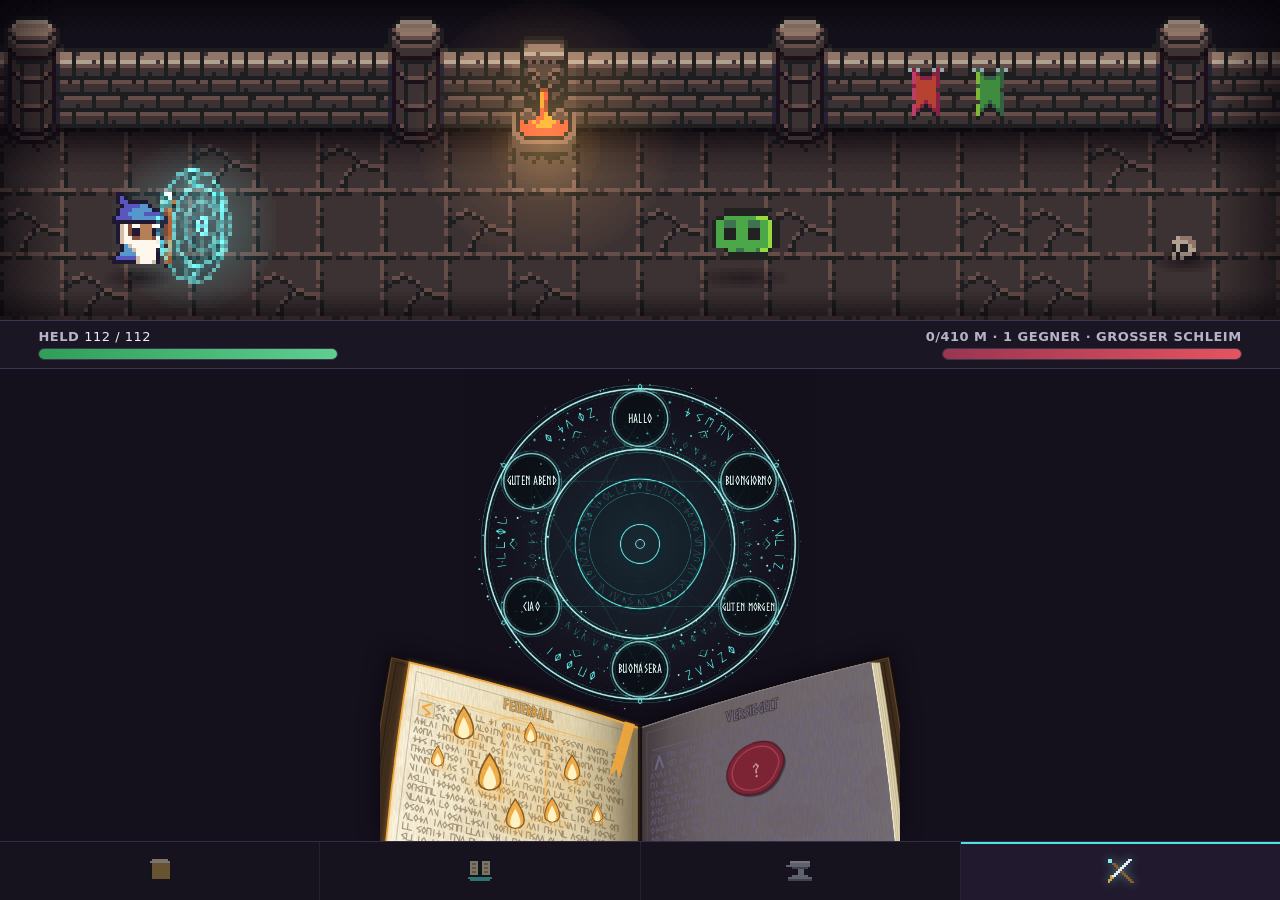
==== commit 4d0a6468: "Flood the book's dark paint so a phone's dark mode can't invert it Finishes what the canvas tree sta" ====
--- a/index.html
+++ b/index.html
@@ -25,6 +25,54 @@
 <link rel="stylesheet" href="styles/meta.css">
 </head>
 <body>
+<!-- Dark paint that a phone's dark mode cannot undo.
+     ==================================================
+     A browser dark mode ("dark mode for web contents") reads every SVG fill and
+     stroke as foreground and inverts the dark ones, so the game's near-black
+     shapes come back light: the book's sealed page turns to grey paper, its wax
+     seal goes pink, the rune circle's wells become bright discs. Declaring the
+     page dark does not stop it (see styles/base.css) and neither does anything
+     applied to the shape — a paint colour is already inverted by the time an
+     SVG filter sees it, so an identity filter shields nothing.
+
+     feFlood is the exception, and the reason is structural rather than lucky: a
+     flood's colour is one of the FILTER's own constants, not a paint the shape
+     carries, so the dark-mode pass never classifies it. Compositing that flood
+     back into the shape's own coverage ("in") gives the exact colour asked for,
+     with the shape's outline and antialiasing intact, whatever the browser has
+     decided to do to the page around it.
+
+     So a flat dark shape is painted by giving it any fill (or stroke) for its
+     coverage and one of these filters for its colour. The colour therefore
+     lives HERE, not in the stylesheet — change it here. Two rules come with
+     that. Give the shape an OPAQUE fill and put any transparency on the element
+     as `opacity`: "in" multiplies the flood by the source's alpha, so a
+     half-transparent fill would apply its alpha twice and come out too faint.
+     And the shape needs an area to measure — a filter region is a percentage of
+     the geometric bounding box, so a straight line (zero width) has its region
+     collapse and its stroke clipped away. Anything that needs a
+     gradient can't use this and has to be a <canvas> instead (see the rune
+     tree). Kept in the document once: filter ids resolve document-wide, so
+     every SVG in the game can reach them. -->
+<svg class="dark-paint" width="0" height="0" aria-hidden="true" focusable="false"><defs>
+  <filter id="dkSealed" x="-10%" y="-10%" width="120%" height="120%" color-interpolation-filters="sRGB">
+    <feFlood flood-color="#211a35"/><feComposite in2="SourceGraphic" operator="in"/></filter>
+  <filter id="dkWax" x="-10%" y="-10%" width="120%" height="120%" color-interpolation-filters="sRGB">
+    <feFlood flood-color="#7c2434"/><feComposite in2="SourceGraphic" operator="in"/></filter>
+  <filter id="dkWaxEdge" x="-10%" y="-10%" width="120%" height="120%" color-interpolation-filters="sRGB">
+    <feFlood flood-color="#4d1420"/><feComposite in2="SourceGraphic" operator="in"/></filter>
+  <filter id="dkWaxShadow" x="-10%" y="-10%" width="120%" height="120%" color-interpolation-filters="sRGB">
+    <feFlood flood-color="#120c1c"/><feComposite in2="SourceGraphic" operator="in"/></filter>
+  <!-- The rune circle's wells, one per state of a rune. -->
+  <filter id="dkWell" x="-10%" y="-10%" width="120%" height="120%" color-interpolation-filters="sRGB">
+    <feFlood flood-color="#080d12"/><feComposite in2="SourceGraphic" operator="in"/></filter>
+  <filter id="dkWellSel" x="-10%" y="-10%" width="120%" height="120%" color-interpolation-filters="sRGB">
+    <feFlood flood-color="#f2c14e"/><feComposite in2="SourceGraphic" operator="in"/></filter>
+  <filter id="dkWellDone" x="-10%" y="-10%" width="120%" height="120%" color-interpolation-filters="sRGB">
+    <feFlood flood-color="#5ecf8f"/><feComposite in2="SourceGraphic" operator="in"/></filter>
+  <filter id="dkWellFlash" x="-10%" y="-10%" width="120%" height="120%" color-interpolation-filters="sRGB">
+    <feFlood flood-color="#e5484d"/><feComposite in2="SourceGraphic" operator="in"/></filter>
+</defs></svg>
 <div id="app"></div>
 <nav id="bottom-nav" class="bottom-nav" aria-label="Phasenwechsel"></nav>
 <!-- Modules load in dependency order: data → logic → render → screens → loop.
--- a/styles/combat.css
+++ b/styles/combat.css
@@ -144,8 +144,19 @@
     stroke-linecap: round; pointer-events: none;
   }
   /* Sealed pages keep the paper's shading and are darkened over the top of it,
-     so they read as the same book rather than as a different material. */
-  .bk-sealed { fill: #211a35; opacity: 0.62; stroke: #4a4360; stroke-width: 1.2; }
+     so they read as the same book rather than as a different material.
+
+     The wash is FLOODED rather than filled (see the dark-paint defs in
+     index.html): left as a plain dark fill, a phone's dark mode inverts it and
+     the sealed page comes out the brightest thing in the book — exactly
+     backwards from what it means. The rim is a separate path because a flood
+     carries one colour and cannot do both.
+     The 0.62 sits on the GROUP, not on each path: fading them separately would
+     composite the rim over an already-faded wash instead of over the page, and
+     the outline would darken. One element's worth of fading, as before. */
+  .bk-seal-wash { opacity: 0.62; }
+  .bk-sealed { fill: #211a35; filter: url(#dkSealed); stroke: none; }
+  .bk-sealed-rim { fill: none; stroke: #4a4360; stroke-width: 1.2; }
   /* The active page's border: a crisp line over a blurred copy of itself. One
      blurred stroke on its own reads as a fuzzy halo with no edge to it. */
   .bk-halo { fill: none; stroke-width: 5; opacity: 0.3; filter: url(#bkGlow); }
@@ -188,11 +199,21 @@
   .bk-page.active .bk-sigil-rune { opacity: 0.48; }
   .bk-page.locked .bk-sigil { opacity: 0.7; }
 
-  .bk-wax { fill: #7c2434; stroke: #4d1420; stroke-width: 1.4; }
-  .bk-wax-shadow { fill: #120c1c; opacity: 0.5; }
+  /* Wax is dark red, which a phone's dark mode turns pink. Body and edge are
+     flooded separately — one flood, one colour. The inner rim is light enough
+     that the filter leaves it alone, so it stays an ordinary stroke. */
+  .bk-wax { fill: #7c2434; filter: url(#dkWax); stroke: none; }
+  .bk-wax-edge { fill: none; stroke: #4d1420; stroke-width: 1.4; filter: url(#dkWaxEdge); }
+  .bk-wax-shadow { fill: #120c1c; filter: url(#dkWaxShadow); opacity: 0.5; }
   .bk-wax-rim { fill: none; stroke: #a5455a; stroke-width: 2; opacity: 0.85; }
   .bk-sealmark { font-family: var(--display-font); font-size: 22px; font-weight: 700; fill: #e5b3bc; opacity: 0.8; }
   .bk-ribbon { opacity: 0.9; }
+  /* NOT flooded, unlike the wax and the sealed wash. A filter region is a
+     percentage of the GEOMETRIC bounding box, and the spine is a straight line
+     — zero width — so the region collapses and clips the stroke away entirely.
+     Only shapes with an area to measure can be flooded. This one stays an
+     ordinary stroke and a phone's dark mode is welcome to it: it is a hairline
+     down the gutter, and a light one there reads as the fold catching light. */
   .bk-spine { stroke: #100c08; stroke-width: 5; stroke-linecap: round; opacity: 0.85; }
 
   /* ---- The spell playing ON TOP of the page --------------------------------
@@ -338,11 +359,26 @@
   .rune.selected .halo { opacity: 0.4; }
   .rune.matched .halo { opacity: 0.22; fill: #5ecf8f; }
   /* Word bubbles are transparent wells over the baked sockets: a whisper of
-     dark fill for legibility, state shown by ring tint */
-  .rune .body { stroke-width: 1.5; cursor: pointer; transition: fill 100ms linear, stroke 100ms linear; }
-  .rune.unmatched .body { fill: rgba(8, 13, 18, 0.30); stroke: rgba(127, 244, 241, 0.35); }
-  .rune.selected .body { fill: rgba(242, 193, 78, 0.16); stroke: #ffe9b0; stroke-width: 2.5; }
-  .rune.matched .body { fill: rgba(94, 207, 143, 0.14); stroke: rgba(143, 231, 180, 0.8); }
+     dark fill for legibility, state shown by ring tint.
+
+     The wash and the ring are two circles, not one filled-and-stroked circle.
+     The wash is FLOODED to its colour (see the dark-paint defs in index.html)
+     because a phone's dark mode inverts a dark fill and turns every well into
+     a bright disc, which reads as six runes already lit. A flood carries one
+     colour, so the ring has to be its own element — and it wants to stay an
+     ordinary stroke anyway, since it is light and the filter leaves it be.
+     The wash is opaque with its transparency on `opacity` rather than in an
+     rgba() fill — a flood composited "in" is multiplied by the source's alpha,
+     so an rgba fill would count its own alpha twice and wash out. */
+  .rune .well { stroke: none; pointer-events: none; }
+  .rune.unmatched .well { fill: #080d12; opacity: 0.30; filter: url(#dkWell); }
+  .rune.selected .well { fill: #f2c14e; opacity: 0.16; filter: url(#dkWellSel); }
+  .rune.matched .well { fill: #5ecf8f; opacity: 0.14; filter: url(#dkWellDone); }
+
+  .rune .body { fill: none; stroke-width: 1.5; cursor: pointer; transition: stroke 100ms linear; }
+  .rune.unmatched .body { stroke: rgba(127, 244, 241, 0.35); }
+  .rune.selected .body { stroke: #ffe9b0; stroke-width: 2.5; }
+  .rune.matched .body { stroke: rgba(143, 231, 180, 0.8); }
   .rune text {
     font-family: var(--display-font);
     fill: #e8fffe; font-size: 19px; letter-spacing: 0.5px; font-weight: 700;
@@ -356,7 +392,8 @@
      Higher specificity than the per-state rules above so every rune goes red. */
   #wheel-img { transition: filter 120ms linear; }
   .combat-screen.rune-flash #wheel-img { filter: sepia(1) saturate(7) hue-rotate(-22deg) brightness(1.05); }
-  .combat-screen.rune-flash .rune .body { fill: rgba(229, 72, 77, 0.34); stroke: #ff6470; stroke-width: 2.5; }
+  .combat-screen.rune-flash .rune .well { fill: #e5484d; opacity: 0.34; filter: url(#dkWellFlash); }
+  .combat-screen.rune-flash .rune .body { stroke: #ff6470; stroke-width: 2.5; }
   .combat-screen.rune-flash .rune text { fill: #ffdadf; }
   .combat-screen.rune-flash .rune .halo { opacity: 0.55; fill: #ff5560; }
   .combat-screen.rune-flash .chord,
--- a/styles/meta.css
+++ b/styles/meta.css
@@ -156,31 +156,22 @@
   }
   .dev-gold-ok:active { background: var(--raised-hi); }
 
-  /* `flex-basis: 0` on purpose: the canvas takes whatever the topbar, the info
-     panel and the run button leave over, and never sizes off its own viewBox.
-     With `auto` the SVG's intrinsic aspect ratio feeds into the layout, and the
-     viewBox is kept matched to this box (see syncTreeViewport) — the two would
-     chase each other. */
+  /* The web is a <canvas>, not an SVG — see the essay above drawTree in
+     skilltree.js before changing that back.
+
+     `flex-basis: 0` on purpose: it takes whatever the topbar, the info panel
+     and the run button leave over, and never sizes off its own intrinsic
+     dimensions. With `auto` the canvas's default 300x150 would feed into the
+     layout, and the backing store is kept matched to this box (see
+     syncTreeViewport) — the two would chase each other.
+
+     Every colour the web is drawn in lives in TREE_PAINT in skilltree.js now;
+     a canvas takes no CSS, so there is nothing to style here but the box. */
   .tree-canvas {
     flex: 1 1 0; min-height: 0; width: 100%; display: block;
     touch-action: none; cursor: grab; -webkit-user-select: none; user-select: none;
   }
   .tree-canvas:active { cursor: grabbing; }
-
-  /* edges — crisp, flat lines (no glow), trimmed to the circle rims in JS */
-  .tedge .e-line { stroke-width: 4.5; fill: none; stroke-linecap: butt; }
-  .tedge .e-tick { stroke-width: 3; stroke-linecap: round; }
-  .tedge.e-off  .e-line, .tedge.e-off  .e-tick { stroke: #2c2742; }
-  .tedge.e-half .e-line, .tedge.e-half .e-tick { stroke: #574f76; }
-  .tedge.e-on   .e-line { stroke: #7ff0ed; }
-  .tedge.e-on   .e-tick { stroke: #bffcfa; }
-
-  /* nodes */
-  .tnode { cursor: pointer; }
-  .tnode .n-q { font-family: var(--display-font); font-size: 26px; font-weight: 700; }
-  .tnode.selected { pointer-events: auto; }
-  #tree-sel { animation: treePulse 1.4s ease-in-out infinite; pointer-events: none; }
-  @keyframes treePulse { 0%,100% { opacity: 0.5; } 50% { opacity: 1; } }
 
   /* zoom toolbar */
   .tree-zoom {
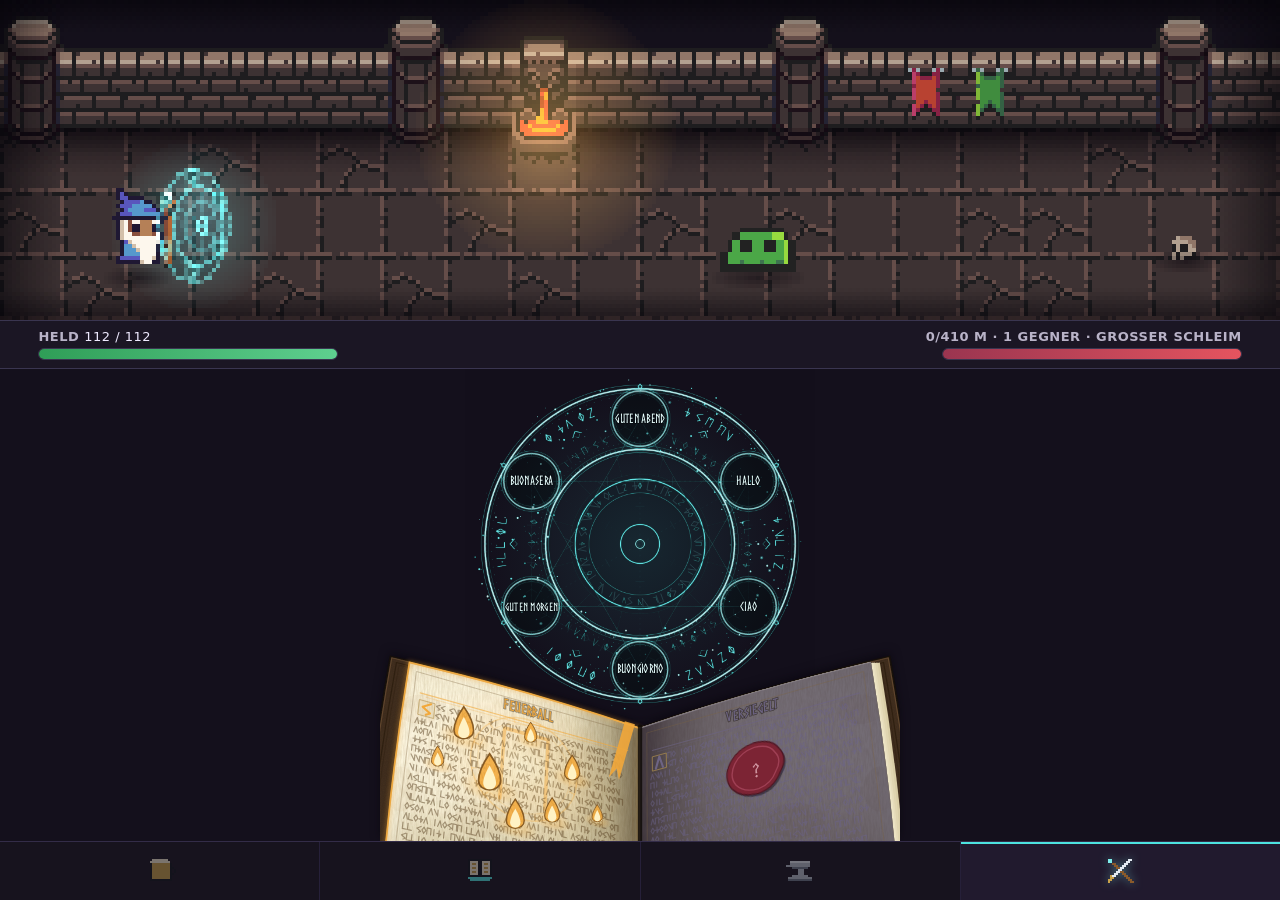
==== commit d5c23d54: "Flood the whole spell book, parchment included "Make it floodable rather than leaving it like this" " ====
--- a/index.html
+++ b/index.html
@@ -25,59 +25,12 @@
 <link rel="stylesheet" href="styles/meta.css">
 </head>
 <body>
-<!-- Dark paint that a phone's dark mode cannot undo.
-     ==================================================
-     A browser dark mode ("dark mode for web contents") reads every SVG fill and
-     stroke as foreground and inverts the dark ones, so the game's near-black
-     shapes come back light: the book's sealed page turns to grey paper, its wax
-     seal goes pink, the rune circle's wells become bright discs. Declaring the
-     page dark does not stop it (see styles/base.css) and neither does anything
-     applied to the shape — a paint colour is already inverted by the time an
-     SVG filter sees it, so an identity filter shields nothing.
-
-     feFlood is the exception, and the reason is structural rather than lucky: a
-     flood's colour is one of the FILTER's own constants, not a paint the shape
-     carries, so the dark-mode pass never classifies it. Compositing that flood
-     back into the shape's own coverage ("in") gives the exact colour asked for,
-     with the shape's outline and antialiasing intact, whatever the browser has
-     decided to do to the page around it.
-
-     So a flat dark shape is painted by giving it any fill (or stroke) for its
-     coverage and one of these filters for its colour. The colour therefore
-     lives HERE, not in the stylesheet — change it here. Two rules come with
-     that. Give the shape an OPAQUE fill and put any transparency on the element
-     as `opacity`: "in" multiplies the flood by the source's alpha, so a
-     half-transparent fill would apply its alpha twice and come out too faint.
-     And the shape needs an area to measure — a filter region is a percentage of
-     the geometric bounding box, so a straight line (zero width) has its region
-     collapse and its stroke clipped away. Anything that needs a
-     gradient can't use this and has to be a <canvas> instead (see the rune
-     tree). Kept in the document once: filter ids resolve document-wide, so
-     every SVG in the game can reach them. -->
-<svg class="dark-paint" width="0" height="0" aria-hidden="true" focusable="false"><defs>
-  <filter id="dkSealed" x="-10%" y="-10%" width="120%" height="120%" color-interpolation-filters="sRGB">
-    <feFlood flood-color="#211a35"/><feComposite in2="SourceGraphic" operator="in"/></filter>
-  <filter id="dkWax" x="-10%" y="-10%" width="120%" height="120%" color-interpolation-filters="sRGB">
-    <feFlood flood-color="#7c2434"/><feComposite in2="SourceGraphic" operator="in"/></filter>
-  <filter id="dkWaxEdge" x="-10%" y="-10%" width="120%" height="120%" color-interpolation-filters="sRGB">
-    <feFlood flood-color="#4d1420"/><feComposite in2="SourceGraphic" operator="in"/></filter>
-  <filter id="dkWaxShadow" x="-10%" y="-10%" width="120%" height="120%" color-interpolation-filters="sRGB">
-    <feFlood flood-color="#120c1c"/><feComposite in2="SourceGraphic" operator="in"/></filter>
-  <!-- The rune circle's wells, one per state of a rune. -->
-  <filter id="dkWell" x="-10%" y="-10%" width="120%" height="120%" color-interpolation-filters="sRGB">
-    <feFlood flood-color="#080d12"/><feComposite in2="SourceGraphic" operator="in"/></filter>
-  <filter id="dkWellSel" x="-10%" y="-10%" width="120%" height="120%" color-interpolation-filters="sRGB">
-    <feFlood flood-color="#f2c14e"/><feComposite in2="SourceGraphic" operator="in"/></filter>
-  <filter id="dkWellDone" x="-10%" y="-10%" width="120%" height="120%" color-interpolation-filters="sRGB">
-    <feFlood flood-color="#5ecf8f"/><feComposite in2="SourceGraphic" operator="in"/></filter>
-  <filter id="dkWellFlash" x="-10%" y="-10%" width="120%" height="120%" color-interpolation-filters="sRGB">
-    <feFlood flood-color="#e5484d"/><feComposite in2="SourceGraphic" operator="in"/></filter>
-</defs></svg>
 <div id="app"></div>
 <nav id="bottom-nav" class="bottom-nav" aria-label="Phasenwechsel"></nav>
 <!-- Modules load in dependency order: data → logic → render → screens → loop.
      main.js (last) wires listeners + boots. Add new src/*.js files to this list. -->
 <script src="src/core.js"></script>
+<script src="src/dark-paint.js"></script>
 <script src="src/config.js"></script>
 <script src="src/spells.js"></script>
 <script src="src/content.js"></script>
--- a/styles/combat.css
+++ b/styles/combat.css
@@ -110,44 +110,54 @@
        corners of the box, which the rune wheel overlaps into, do not. */
     pointer-events: none;
     touch-action: none;
-    filter: drop-shadow(0 -3px 10px rgba(6, 4, 12, 0.6));
+    /* An SVG drop shadow, not a CSS one: a CSS drop-shadow's colour is a
+       paint, and a phone's dark mode inverts it into a bright halo round the
+       whole book. feDropShadow's flood-color is a filter constant (see
+       src/dark-paint.js). */
+    filter: url(#bookShadow);
   }
   /* ---- Boards ---- A board is leather over wood: grain, a bevel catching the
      light along the cut head edge, and two blind-tooled fillets run round
      inside it. */
-  .bk-cover { fill: #3d2b1c; stroke: #150f0a; stroke-width: 2; stroke-linejoin: round; }
+  .bk-cover { fill: #3d2b1c; stroke: none; filter: url(#fl-3d2b1c); }
+  .bk-cover-edge { fill: none; stroke: #150f0a; stroke-width: 2; stroke-linejoin: round; filter: url(#fl-150f0a); }
   .bk-grain { filter: url(#bkGrain); opacity: 0.5; mix-blend-mode: multiply; pointer-events: none; }
-  .bk-cover-bevel { fill: none; stroke: #7d5c3c; stroke-width: 1.2; opacity: 0.55; }
-  .bk-tool { fill: none; stroke: #241708; stroke-width: 1.4; opacity: 0.6; }
+  .bk-cover-bevel { fill: none; stroke: #7d5c3c; stroke-width: 1.2; opacity: 0.55; filter: url(#fl-7d5c3c); }
+  .bk-tool { fill: none; stroke: #241708; stroke-width: 1.4; opacity: 0.6; filter: url(#fl-241708); }
   .bk-tool.thin { stroke-width: 0.8; opacity: 0.4; }
 
   /* ---- The text block's fore-edge ---- Fill is set per sliver (it darkens with
      depth into the block), so it must NOT be declared here — a CSS `fill` would
      override the presentation attribute and flatten the fan. */
-  .bk-stack { stroke: #9c9070; stroke-width: 0.5; }
+  .bk-stack { stroke: none; }
 
   /* ---- Paper ---- The leaf's fill is a per-side gradient (defined in the
      book's own <defs>), so light runs from the lit outer edge into the shadowed
      gutter instead of the whole page being one flat colour. Over that: a fibre
      wash, a little foxing, the gutter shadow and the fore-edge sheen — all
      clipped to the leaf, all static, all painted once. */
-  .bk-leaf {
-    fill: url(#bkPaperL); stroke: #a29673; stroke-width: 1.2; stroke-linejoin: round;
+  .bk-leaf { fill: url(#bkPaperL); stroke: none; }
+  .bk-paper { fill: #f3eacd; pointer-events: none; }
+  .bk-page[data-side="1"] .bk-leaf { fill: url(#bkPaperR); }
+  /* The cut edge of the leaf, carried by its own path so it can be flooded
+     apart from the paper (see src/dark-paint.js). */
+  .bk-leaf-edge {
+    fill: none; stroke: #a29673; stroke-width: 1.2; stroke-linejoin: round;
+    filter: url(#fl-a29673);
     transition: stroke 140ms linear;
   }
-  .bk-page[data-side="1"] .bk-leaf { fill: url(#bkPaperR); }
   .bk-fibre { filter: url(#bkFibre); opacity: 0.55; mix-blend-mode: multiply; pointer-events: none; }
-  .bk-foxing { fill: #a3763f; opacity: 0.07; mix-blend-mode: multiply; pointer-events: none; }
+  .bk-foxing { fill: #a3763f; opacity: 0.07; mix-blend-mode: multiply; pointer-events: none; filter: url(#fl-a3763f); }
   .bk-gutter, .bk-foreedge { pointer-events: none; }
   .bk-cut {
     fill: none; stroke: #fffcf0; stroke-width: 1.1; opacity: 0.55;
     stroke-linecap: round; pointer-events: none;
+    filter: url(#fl-fffcf0);
   }
   /* Sealed pages keep the paper's shading and are darkened over the top of it,
      so they read as the same book rather than as a different material.
 
-     The wash is FLOODED rather than filled (see the dark-paint defs in
-     index.html): left as a plain dark fill, a phone's dark mode inverts it and
+     The wash is FLOODED rather than filled (see src/dark-paint.js): left as a plain dark fill, a phone's dark mode inverts it and
      the sealed page comes out the brightest thing in the book — exactly
      backwards from what it means. The rim is a separate path because a flood
      carries one colour and cannot do both.
@@ -155,7 +165,7 @@
      composite the rim over an already-faded wash instead of over the page, and
      the outline would darken. One element's worth of fading, as before. */
   .bk-seal-wash { opacity: 0.62; }
-  .bk-sealed { fill: #211a35; filter: url(#dkSealed); stroke: none; }
+  .bk-sealed { fill: #211a35; filter: url(#fl-211a35); stroke: none; }
   .bk-sealed-rim { fill: none; stroke: #4a4360; stroke-width: 1.2; }
   /* The active page's border: a crisp line over a blurred copy of itself. One
      blurred stroke on its own reads as a fuzzy halo with no edge to it. */
@@ -166,9 +176,14 @@
      (one matrix, see pageFrame in spellbook.js), so the ruling, the script and
      the miniature all lie on the same plane. That shared plane is most of what
      sells the tilt: ruled lines seen at an angle read as a surface. */
-  .bk-margin { fill: none; stroke: #7d6440; stroke-width: 1; opacity: 0.4; }
+  .bk-margin { fill: none; stroke: #7d6440; stroke-width: 1; opacity: 0.4; filter: url(#fl-7d6440); }
   .bk-rule { stroke-width: 1.3; opacity: 0.6; stroke-linecap: round; }
   .bk-rule.thin { stroke-width: 0.7; opacity: 0.4; }
+  /* NOT flooded, unlike the rest of the page. The title is one element whose
+     letters and outline are painted together by `paint-order`, and splitting
+     them so each could take its own flood changed how the glyphs render — the
+     title came out visibly lighter for everyone. A page title that shifts under
+     a phone's dark mode is the smaller price. */
   .bk-name {
     font-family: var(--display-font);
     font-weight: 700; letter-spacing: 0.4px;
@@ -179,12 +194,17 @@
   .bk-script {
     fill: none; stroke: #5c4526; stroke-width: 1.35; opacity: 0.5;
     stroke-linecap: round; stroke-linejoin: round; pointer-events: none;
+    filter: url(#fl-5c4526);
   }
   .bk-initial { fill: none; stroke-width: 2.4; stroke-linecap: round; stroke-linejoin: round; }
-  .bk-initial-box { fill: rgba(179, 146, 78, 0.14); stroke: #b3924e; stroke-width: 0.9; opacity: 0.8; }
+  .bk-initial-box { fill: #b3924e; stroke: none; opacity: 0.112; filter: url(#fl-b3924e); }
+  .bk-initial-rim { fill: none; stroke: #b3924e; stroke-width: 0.9; opacity: 0.8; filter: url(#fl-b3924e); }
   /* A sealed page is written like any other — the page exists, you simply can't
      read it yet — so sealing only drains the ink. */
-  .bk-page.locked .bk-script { stroke: #6b6389; opacity: 0.5; }
+  /* A sealed page is written in a different ink, so it floods to a different
+     colour — a flood carries one, and the one on .bk-script is the open
+     page's. */
+  .bk-page.locked .bk-script { stroke: #6b6389; opacity: 0.5; filter: url(#fl-6b6389); }
   .bk-page.locked .bk-initial-box { stroke: #5b5170; fill: none; }
 
   /* ---- The page's great rune ---- Laid UNDER the script, which runs straight
@@ -202,9 +222,9 @@
   /* Wax is dark red, which a phone's dark mode turns pink. Body and edge are
      flooded separately — one flood, one colour. The inner rim is light enough
      that the filter leaves it alone, so it stays an ordinary stroke. */
-  .bk-wax { fill: #7c2434; filter: url(#dkWax); stroke: none; }
-  .bk-wax-edge { fill: none; stroke: #4d1420; stroke-width: 1.4; filter: url(#dkWaxEdge); }
-  .bk-wax-shadow { fill: #120c1c; filter: url(#dkWaxShadow); opacity: 0.5; }
+  .bk-wax { fill: #7c2434; filter: url(#fl-7c2434); stroke: none; }
+  .bk-wax-edge { fill: none; stroke: #4d1420; stroke-width: 1.4; filter: url(#fl-4d1420); }
+  .bk-wax-shadow { fill: #120c1c; filter: url(#fl-120c1c); opacity: 0.5; }
   .bk-wax-rim { fill: none; stroke: #a5455a; stroke-width: 2; opacity: 0.85; }
   .bk-sealmark { font-family: var(--display-font); font-size: 22px; font-weight: 700; fill: #e5b3bc; opacity: 0.8; }
   .bk-ribbon { opacity: 0.9; }
@@ -336,7 +356,7 @@
      only in the SVG for the length of the drag, so it must never take a tap. */
   .bk-turn { pointer-events: none; }
   .bk-page[data-act] { cursor: pointer; }
-  .bk-page[data-act]:active .bk-leaf { stroke: #fff3c4; stroke-width: 2; }
+  .bk-page[data-act]:active .bk-leaf-edge { stroke: #fff3c4; stroke-width: 2; filter: none; }
   /* The turning page springs back if the drag falls short of the threshold;
      while the finger is down it has to track it exactly, so no transition. */
   .bk-page { transition: transform 170ms ease-out; transform-origin: 0 0; }
@@ -362,7 +382,7 @@
      dark fill for legibility, state shown by ring tint.
 
      The wash and the ring are two circles, not one filled-and-stroked circle.
-     The wash is FLOODED to its colour (see the dark-paint defs in index.html)
+     The wash is FLOODED to its colour (see src/dark-paint.js)
      because a phone's dark mode inverts a dark fill and turns every well into
      a bright disc, which reads as six runes already lit. A flood carries one
      colour, so the ring has to be its own element — and it wants to stay an
@@ -371,30 +391,40 @@
      rgba() fill — a flood composited "in" is multiplied by the source's alpha,
      so an rgba fill would count its own alpha twice and wash out. */
   .rune .well { stroke: none; pointer-events: none; }
-  .rune.unmatched .well { fill: #080d12; opacity: 0.30; filter: url(#dkWell); }
-  .rune.selected .well { fill: #f2c14e; opacity: 0.16; filter: url(#dkWellSel); }
-  .rune.matched .well { fill: #5ecf8f; opacity: 0.14; filter: url(#dkWellDone); }
+  .rune.unmatched .well { fill: #080d12; opacity: 0.30; filter: url(#fl-080d12); }
+  .rune.selected .well { fill: #f2c14e; opacity: 0.16; filter: url(#fl-f2c14e); }
+  .rune.matched .well { fill: #5ecf8f; opacity: 0.14; filter: url(#fl-5ecf8f); }
 
   .rune .body { fill: none; stroke-width: 1.5; cursor: pointer; transition: stroke 100ms linear; }
   .rune.unmatched .body { stroke: rgba(127, 244, 241, 0.35); }
   .rune.selected .body { stroke: #ffe9b0; stroke-width: 2.5; }
   .rune.matched .body { stroke: rgba(143, 231, 180, 0.8); }
+  /* The word is written twice: a dark outline underneath, then the letters over
+     it. It used to be one element with `paint-order: stroke`, but that outline
+     is what keeps the word legible against the wheel's own art, and a phone's
+     dark mode inverted it into a white glow that swallowed the letters. Written
+     as a separate element it can be flooded (see src/dark-paint.js) while the
+     letters — light enough that the filter leaves them be — stay ordinary text. */
   .rune text {
     font-family: var(--display-font);
-    fill: #e8fffe; font-size: 19px; letter-spacing: 0.5px; font-weight: 700;
-    paint-order: stroke; stroke: rgba(8, 13, 18, 0.9); stroke-width: 3px;
+    font-size: 19px; letter-spacing: 0.5px; font-weight: 700;
     text-anchor: middle; dominant-baseline: central;
     pointer-events: none;
   }
-  .rune.selected text { fill: #ffe9b0; }
-  .rune.matched text { fill: #b9f2d2; }
+  .rune .word-halo {
+    fill: #080d12; stroke: #080d12; stroke-width: 3px; opacity: 0.9;
+    filter: url(#fl-080d12);
+  }
+  .rune .word { fill: #e8fffe; stroke: none; }
+  .rune.selected .word { fill: #ffe9b0; }
+  .rune.matched .word { fill: #b9f2d2; }
   /* Wrong pair: the whole rune circle flares red for a beat before it re-deals.
      Higher specificity than the per-state rules above so every rune goes red. */
   #wheel-img { transition: filter 120ms linear; }
   .combat-screen.rune-flash #wheel-img { filter: sepia(1) saturate(7) hue-rotate(-22deg) brightness(1.05); }
-  .combat-screen.rune-flash .rune .well { fill: #e5484d; opacity: 0.34; filter: url(#dkWellFlash); }
+  .combat-screen.rune-flash .rune .well { fill: #e5484d; opacity: 0.34; filter: url(#fl-e5484d); }
   .combat-screen.rune-flash .rune .body { stroke: #ff6470; stroke-width: 2.5; }
-  .combat-screen.rune-flash .rune text { fill: #ffdadf; }
+  .combat-screen.rune-flash .rune .word { fill: #ffdadf; }
   .combat-screen.rune-flash .rune .halo { opacity: 0.55; fill: #ff5560; }
   .combat-screen.rune-flash .chord,
   .combat-screen.rune-flash .chord-glow { stroke: #ff6470; }
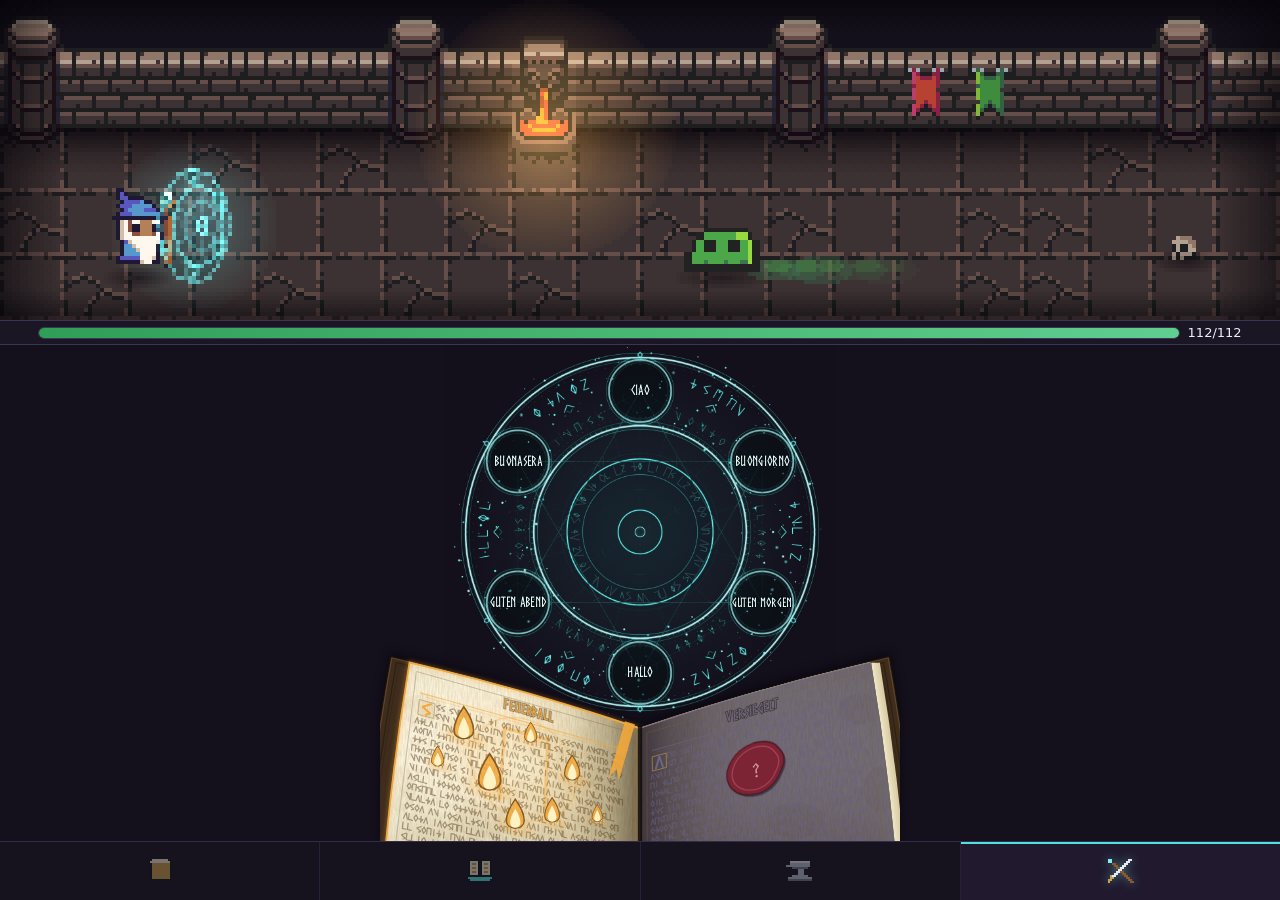
==== commit a9c1c3a6: "Enemies look for a way round instead of queueing in one lane A lane is a strict queue and only its f" ====
--- a/index.html
+++ b/index.html
@@ -38,6 +38,8 @@
 <script src="src/encounters.js"></script>
 <script src="src/state.js"></script>
 <script src="src/progression.js"></script>
+<script src="src/vendor-astar.js"></script>
+<script src="src/pathfind.js"></script>
 <script src="src/sprite-art.js"></script>
 <script src="src/render-assets.js"></script>
 <script src="src/render-scene.js"></script>
--- a/styles/combat.css
+++ b/styles/combat.css
@@ -17,14 +17,30 @@
      quarters of the way out along it, not at either end.
 
      Solving |dist(wheel centre, page-top line)| = R + gap gives the 141/600
-     below. Measured, that leaves ~20px between the paper and the rune bubbles
-     (the wheel's solid outer elements, R = 263) and a few px against the faint
-     outermost ring, holding on viewports from 390x720 to 820x1000 — while the
-     wheel's lowest point still sits ~20px BELOW the wings' top corners, i.e.
-     down inside the V. The space the book opens up is used, it just never
-     touches paper. Re-derive if either geometry moves; tools-side, walk the
-     page's top edge and take the minimum distance rather than trusting the
-     vertical gap, which is not where the two shapes come closest. */
+     below.
+
+     WHAT THAT GAP IS NOW. The arena's viewBox is cropped to the wheel's own
+     extent rather than the 600-unit box it is drawn in (see ARENA_VIEWBOX in
+     screens.js), so at a given box the wheel renders 600/570 — about 5 % —
+     bigger, and it is that much closer to the paper. Measured by walking both
+     page-top edges in screen pixels, the margin now leaves 0,030–0,032 of the
+     board width between the paper and the rune bubbles: 11 px at 360 wide,
+     15 px at 480. The bubbles are the tap targets and they stay clear at every
+     size — that is the constraint, and it is what the smoke test checks.
+
+     The FAINT OUTERMOST RING no longer clears it, and that is deliberate. It
+     reaches 285 where the bubbles reach 263, so its lower arcs now pass behind
+     the pages — the book is `z-index: 3` over the arena, so it occludes them
+     and the wheel reads as sitting behind the book rather than clipped by it.
+     Trading that decoration for a circle 12 % wider is the right way round on a
+     phone: the wheel is HEIGHT-limited on every one of them, so this margin and
+     the height of `.hud-under` above it are the only two things deciding how big
+     the thing the thumb aims at can be.
+
+     Re-derive if either geometry moves, and re-derive BOTH — the crop and this
+     margin are one calculation. Tools-side, walk the page's top edge and take
+     the minimum distance rather than trusting the vertical gap, which is not
+     where the two shapes come closest. */
   .combat-screen {
     position: relative;
     display: flex; flex-direction: column;
@@ -55,29 +71,34 @@
     display: block;
     image-rendering: pixelated;
   }
+  /* ONE ROW, AND AS SHORT AS THE BAR ITSELF. The hero is the only thing reported
+     under the scene, so the bar runs the width of the strip and its figures sit
+     at the right-hand end of it — no caption line above, no "HELD" in front. The
+     row that saved is height the rune circle gets instead, and the circle is
+     height-limited on every phone (the wheel scales to min(box width, box
+     height)), so it is height, not width, that decides how big the thing the
+     thumb aims at can be. */
   .hud-under {
     flex: 0 0 auto;
     width: 100%;
-    display: flex; align-items: center; justify-content: space-between;
-    padding: 8px max(3vw, env(safe-area-inset-left)) 8px max(3vw, env(safe-area-inset-right));
+    display: flex; align-items: center; gap: 8px;
+    padding: 5px max(3vw, env(safe-area-inset-left)) 5px max(3vw, env(safe-area-inset-right));
     background: #1b1624;
     border-top: 1px solid #3a3550;
     border-bottom: 1px solid #3a3550;
   }
-  .hero-hud { display: flex; flex-direction: column; gap: 4px; align-items: flex-start; min-width: 40%; }
-  .enemy-hud { display: flex; flex-direction: column; gap: 4px; align-items: flex-end; min-width: 40%; }
-  .bar-label {
-    font-size: clamp(10px, 2.7vw, 13px); letter-spacing: 0.5px; color: #b9b3c8; font-weight: 700;
-  }
-  .bar-label span { color: #efeaff; font-weight: 400; }
-  .bar-sub { font-size: clamp(11px, 3vw, 14px); color: #f2c14e; font-weight: 700; }
+  .hp-figures {
+    flex: 0 0 auto;
+    font-size: clamp(11px, 3vw, 13px); line-height: 1; color: #efeaff;
+    font-variant-numeric: tabular-nums; white-space: nowrap;
+  }
   .hp-track {
-    width: clamp(120px, 40vw, 300px); height: 12px;
+    flex: 1 1 auto;
+    width: 100%; height: 12px;
     background: #241f2f; border: 1px solid #3a3550; border-radius: 6px; overflow: hidden;
   }
   .hp-fill { height: 100%; transition: width 180ms linear; }
   .hp-track.hero .hp-fill { background: linear-gradient(90deg, #2f9e57, #5ecf8f); }
-  .hp-track.enemy .hp-fill { background: linear-gradient(90deg, #9a3550, #e5545f); }
   .coin { color: #f2c14e; }
   .gold-line { font-size: clamp(13px, 3.6vw, 17px); color: #f2c14e; font-weight: 700; }
 
@@ -395,7 +416,18 @@
   .rune.selected .well { fill: #f2c14e; opacity: 0.16; filter: url(#fl-f2c14e); }
   .rune.matched .well { fill: #5ecf8f; opacity: 0.14; filter: url(#fl-5ecf8f); }
 
-  .rune .body { fill: none; stroke-width: 1.5; cursor: pointer; transition: stroke 100ms linear; }
+  /* `pointer-events: all` is what makes the rune tappable, and it is load-
+     bearing: the ring is the only element in the group that takes a press (the
+     well, the halo and the word are all `none`), and splitting the wash off it
+     left it with `fill: none`. An unpainted fill is not hit-tested by default,
+     so the tap target silently shrank to the 1,5 px ring itself and the whole
+     circle went dead to a thumb. `all` hit-tests the fill region whether it is
+     painted or not, which restores the disc the rune had when it was one
+     filled-and-stroked circle. */
+  .rune .body {
+    fill: none; stroke-width: 1.5; cursor: pointer;
+    pointer-events: all; transition: stroke 100ms linear;
+  }
   .rune.unmatched .body { stroke: rgba(127, 244, 241, 0.35); }
   .rune.selected .body { stroke: #ffe9b0; stroke-width: 2.5; }
   .rune.matched .body { stroke: rgba(143, 231, 180, 0.8); }
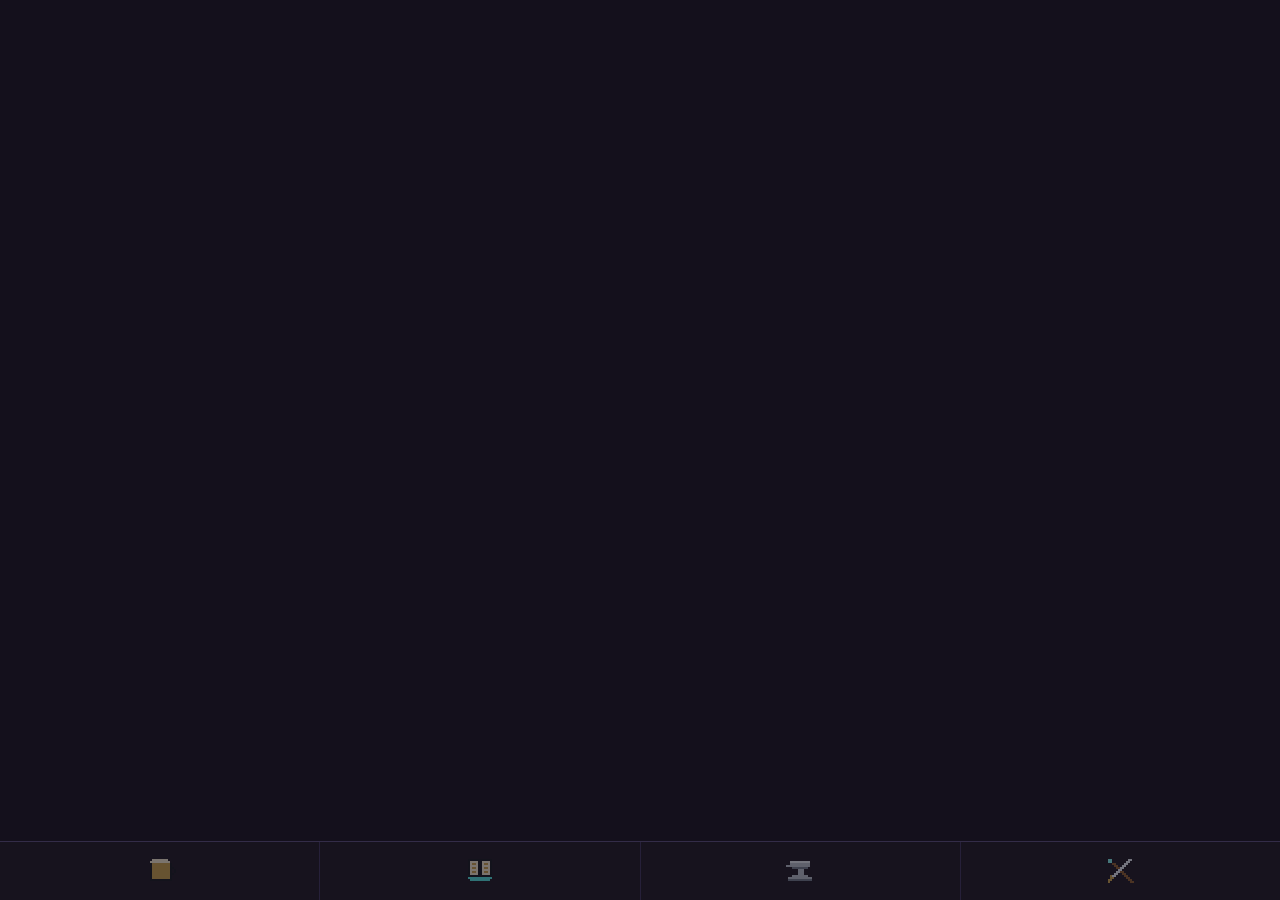
==== commit 6a525dad: "Say it in the room: the bar's order becomes pixel speech bubbles The order arrived as a DOM panel ac" ====
--- a/index.html
+++ b/index.html
@@ -31,6 +31,7 @@
      main.js (last) wires listeners + boots. Add new src/*.js files to this list. -->
 <script src="src/core.js"></script>
 <script src="src/dark-paint.js"></script>
+<script src="src/pixel-font.js"></script>
 <script src="src/config.js"></script>
 <script src="src/spells.js"></script>
 <script src="src/content.js"></script>
@@ -38,8 +39,6 @@
 <script src="src/encounters.js"></script>
 <script src="src/state.js"></script>
 <script src="src/progression.js"></script>
-<script src="src/vendor-astar.js"></script>
-<script src="src/pathfind.js"></script>
 <script src="src/sprite-art.js"></script>
 <script src="src/render-assets.js"></script>
 <script src="src/render-scene.js"></script>
--- a/styles/meta.css
+++ b/styles/meta.css
@@ -542,7 +542,14 @@
     line-height: 0; overflow: hidden;
   }
   canvas.tav-scene { display: block; image-rendering: pixelated; touch-action: manipulation; }
-  .tav-chips { position: absolute; inset: 0; pointer-events: none; }
+  .tav-chips {
+    position: absolute; inset: 0; pointer-events: none;
+    transition: opacity var(--dur) var(--ease);
+  }
+  /* An order is running in the scene (see layoutBarMeal) — the labels get out of
+     the way of the menu rather than sitting on top of it. */
+  .tav-chips.hushed { opacity: 0; }
+  .tav-chips.hushed .tav-chip { pointer-events: none; }
   .tav-chip {
     position: absolute; transform: translate(-50%, -100%);
     pointer-events: auto; cursor: pointer; white-space: nowrap;
@@ -557,7 +564,8 @@
   }
   .tav-chip:active { background: rgba(40, 32, 58, 0.92); color: var(--ink); }
   .tav-chip.on { color: #17121f; background: var(--arcane); border-color: var(--arcane-lt); }
-  /* A station that leads nowhere yet is quieter — it is furniture with a name,
-     not a door. */
+  /* A station that stays in the room is quieter than one that changes the
+     screen — the bar serves a meal where it stands, it is not a door. */
   .tav-chip.flavour { color: var(--ink-3); border-color: var(--edge); font-weight: 600; }
   .tav-chip.flavour:active { color: var(--ink-2); }
+
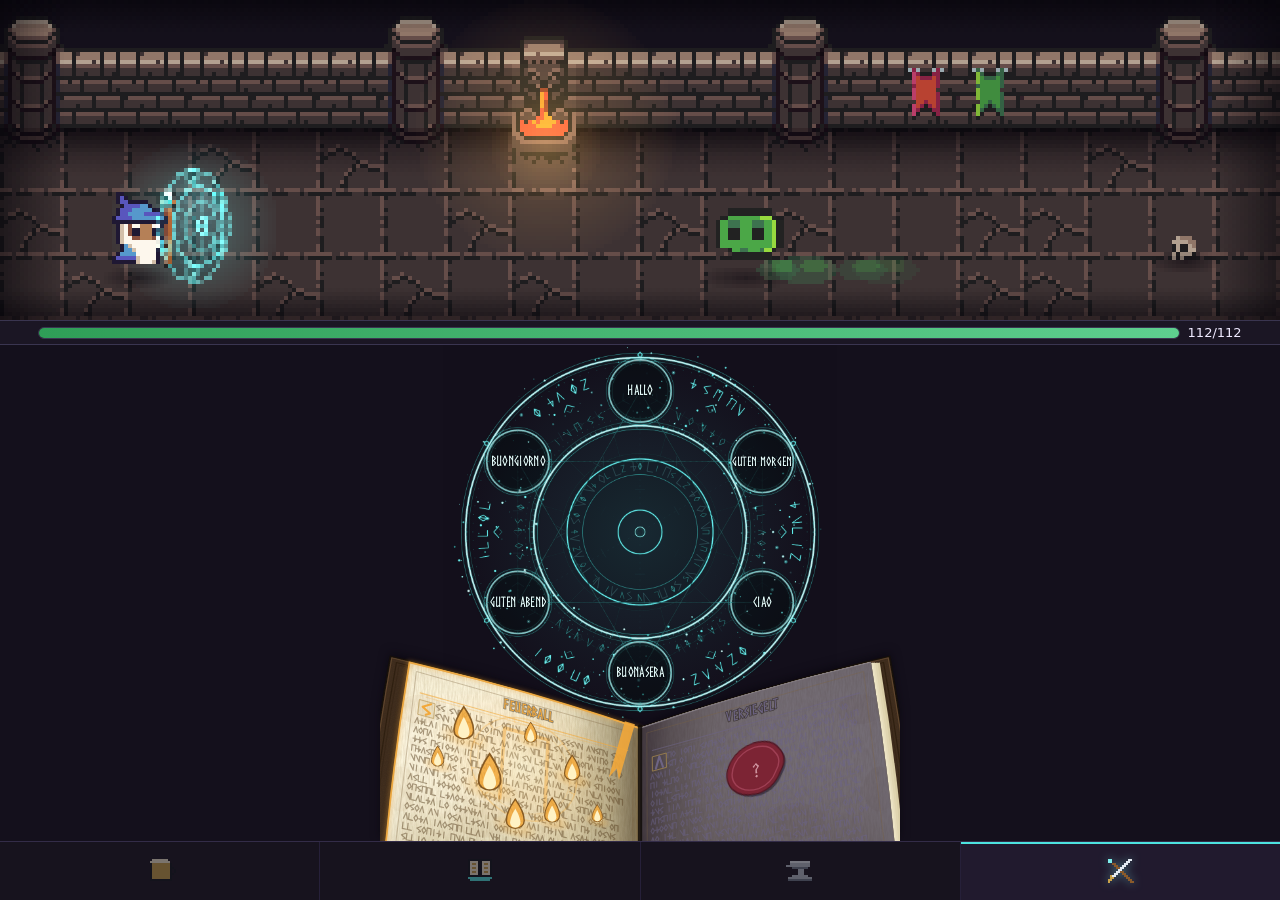
==== commit 1d835747: "Merge branch 'main' into claude/bar-tresen-uses-av0eqb" ====
--- a/index.html
+++ b/index.html
@@ -39,6 +39,8 @@
 <script src="src/encounters.js"></script>
 <script src="src/state.js"></script>
 <script src="src/progression.js"></script>
+<script src="src/vendor-astar.js"></script>
+<script src="src/pathfind.js"></script>
 <script src="src/sprite-art.js"></script>
 <script src="src/render-assets.js"></script>
 <script src="src/render-scene.js"></script>
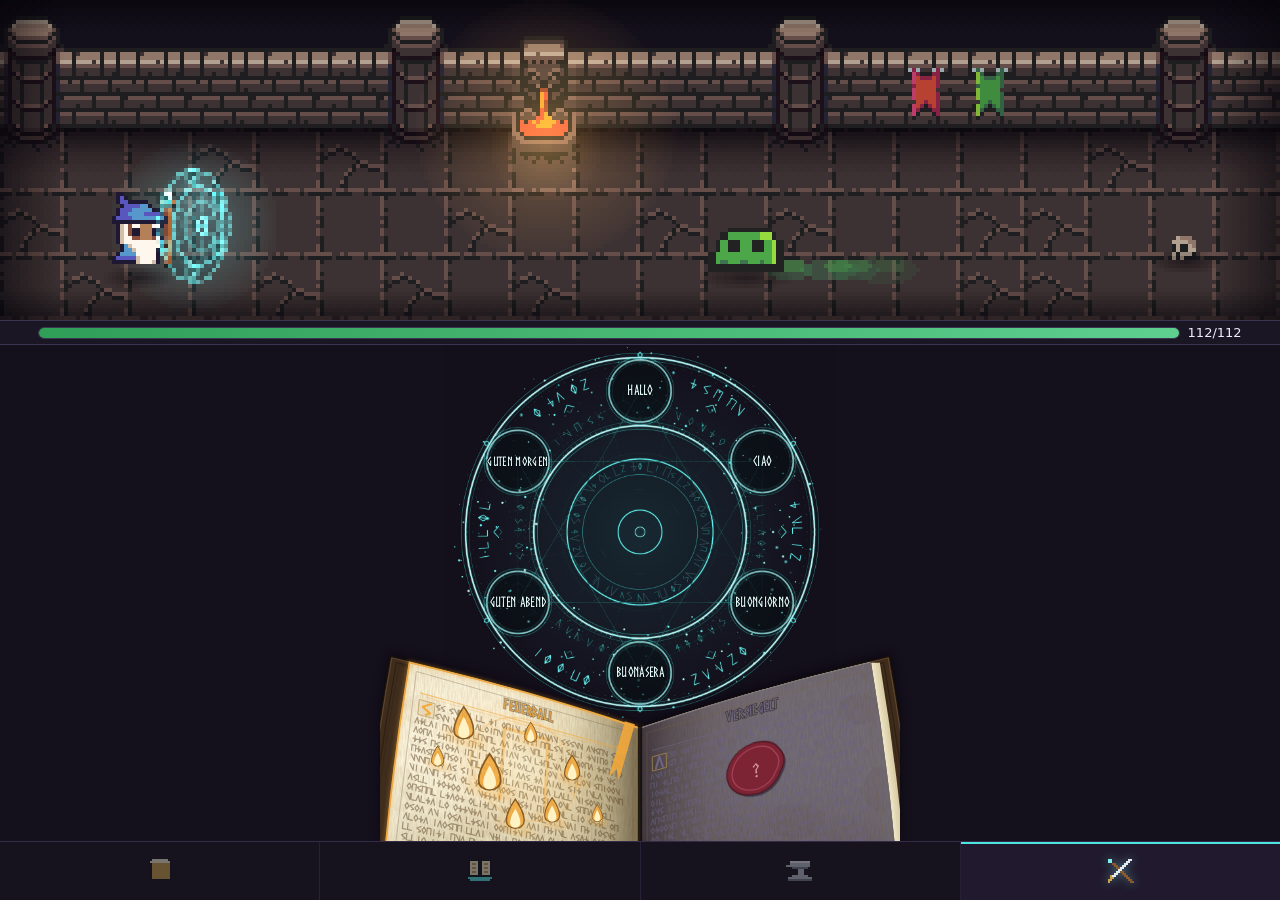
==== commit 93ef679c: "Teach grammar before testing it: A1 lectures paid in gems The game drills vocabulary well and gramma" ====
--- a/index.html
+++ b/index.html
@@ -35,6 +35,7 @@
 <script src="src/config.js"></script>
 <script src="src/spells.js"></script>
 <script src="src/content.js"></script>
+<script src="src/grammar.js"></script>
 <script src="src/vocab-history.js"></script>
 <script src="src/encounters.js"></script>
 <script src="src/state.js"></script>
@@ -50,6 +51,7 @@
 <script src="src/combat.js"></script>
 <script src="src/quiz.js"></script>
 <script src="src/screens.js"></script>
+<script src="src/lecture.js"></script>
 <script src="src/skilltree.js"></script>
 <script src="src/book-order.js"></script>
 <script src="src/stats.js"></script>
--- a/styles/base.css
+++ b/styles/base.css
@@ -65,6 +65,15 @@
     --gold-2:   rgba(242, 193, 78, 0.18);
     --gold-3:   rgba(242, 193, 78, 0.38);
 
+    /* The second currency. Deliberately neither gold nor arcane: gems have to be
+       tellable apart from coin at a glance, in a one-character glyph, in a
+       banner that otherwise reads identically. */
+    --gem:      #b98cff;
+    --gem-lt:   #d3b6ff;
+    --gem-1:    rgba(185, 140, 255, 0.10);
+    --gem-2:    rgba(185, 140, 255, 0.24);
+    --gem-3:    rgba(185, 140, 255, 0.42);
+
     --good:     #5ecf8f;
     --good-ink: #d6ffe6;
     --good-1:   rgba(94, 207, 143, 0.12);
@@ -178,8 +187,9 @@
     padding: calc(env(safe-area-inset-top) + 10px) 14px 0;
   }
 
-  /* Value written in coin. */
+  /* Value written in coin, and value written in gems. */
   .coin { color: var(--gold); }
+  .gem  { color: var(--gem); }
 
   /* ---------------------------------------------------------------------------
      Button primitives. One primary (gold, or arcane where the action is "move
--- a/styles/quiz.css
+++ b/styles/quiz.css
@@ -43,11 +43,20 @@
   .qstep.right { background: var(--good); }
   .qstep.wrong { background: var(--bad); }
   .qstep.shown { background: var(--gold); }   /* solution revealed — resolved, unearned */
+  /* A lecture page is a step of the same bar with no verdict to give: narrower,
+     so the reading and the answering are visibly different halves of the run,
+     and quietly filled once it has been turned. */
+  .qstep.page  { flex: 0 0 14px; }
+  .qstep.read  { background: var(--edge-hi); }
 
   .quiz-meta {
     display: flex; align-items: center; gap: 9px;
     margin-top: 10px; min-height: 30px;
   }
+  /* The meta row is one line on a 360 px phone and stays one line: everything
+     in it is a fixed-width chip, so nothing wraps the counter onto a second row
+     and pushes the stage down between steps. */
+  .quiz-count, .quiz-purse, .quiz-mult { white-space: nowrap; }
   .quiz-count { font-size: 12.5px; color: var(--ink-4); letter-spacing: 0.3px; }
   .quiz-count b { color: var(--ink-2); font-weight: 700; }
   .quiz-purse {
@@ -67,6 +76,11 @@
     box-shadow: 0 0 12px rgba(242, 193, 78, 0.4);
   }
   .quiz-history-btn { margin-left: auto; }
+  /* The caption's right-hand half holds the lecture's name, which is longer than
+     a direction label; it truncates rather than wrapping the caption in two. */
+  .quiz-task .quiz-dir { min-width: 0; overflow: hidden; text-overflow: ellipsis; white-space: nowrap; }
+  /* The purse counts gems while a lecture runs. Same pill, other currency. */
+  .quiz-purse:has(.gem) { color: var(--gem); background: var(--gem-1); border-color: var(--gem-2); }
 
   /* --- Stage: the exercise itself, in whatever room is left ---
      The flexible spacers hold it a little above the true centre (where the eye
@@ -370,3 +384,89 @@
     border: 1px solid var(--gold-2); background: var(--gold-1);
     border-radius: var(--r-pill); padding: 1px 7px; line-height: 1.4;
   }
+
+  /* ===========================================================================
+     Lecture pages — the half of a lecture that is READ.
+
+     They sit inside the very same .quiz-frame the exercises do, on purpose: a
+     page and the drill that follows it are steps of one session, and giving the
+     reading its own chrome would make it look like a screen you could leave.
+     What does change is the alignment. The exercises are centred, because a
+     prompt and four options are a composition; prose is not, and centred body
+     text is unreadable past two lines.
+     =========================================================================== */
+  .lec-page { text-align: left; }
+  /* The exercises are held above the true centre by the stage's flex spacers,
+     which is right for a prompt and four options and wrong for prose: a page of
+     text that starts halfway down the screen has thrown away the half above it.
+     A page pins itself to the top and lets the stage scroll. */
+  .quiz-body:has(.lec-page)::before { flex: 0 0 0; }
+  .quiz-body:has(.lec-page)::after  { flex: 0 0 8px; }
+  .quiz-body:has(.lec-page) .quiz-stage { padding-top: 12px; }
+
+  .lec-p {
+    margin: 0 0 12px; font-size: 15px; line-height: 1.55; color: var(--ink-2);
+  }
+
+  /* An example: the Italian in the vocabulary's own gold, its gloss under it,
+     and an optional aside for the reason it is here at all. */
+  .lec-ex {
+    display: flex; flex-direction: column; gap: 1px;
+    margin: 0 0 8px; padding: 8px 12px;
+    background: var(--sunk); border-left: 2px solid var(--gold-3);
+    border-radius: 0 var(--r-1) var(--r-1) 0;
+  }
+  .lec-it { font-family: var(--display-font); font-size: 17px; color: var(--gold); }
+  .lec-de { font-size: 13px; color: var(--ink-3); }
+  .lec-note { font-size: 11.5px; color: var(--ink-4); font-style: italic; margin-top: 2px; }
+
+  /* The wrong form beside the right one. Grammar books all do this, and they do
+     it because the mistake is easier to unlearn when you have seen it named. */
+  .lec-bad {
+    display: flex; align-items: baseline; gap: 8px; flex-wrap: wrap;
+    margin: 0 0 8px; padding: 7px 12px;
+    background: var(--bad-1); border: 1px solid var(--bad-2); border-radius: var(--r-1);
+    font-family: var(--display-font); font-size: 15px;
+  }
+  .lec-wrong { color: var(--bad); text-decoration: line-through; text-decoration-thickness: 1.5px; }
+  .lec-arrow { color: var(--ink-4); font-size: 13px; }
+  .lec-right { color: var(--good); }
+
+  /* The takeaway, boxed so it can be found again by flicking back through. */
+  .lec-rule {
+    margin: 10px 0 12px; padding: 10px 13px;
+    background: var(--arcane-1); border: 1px solid var(--arcane-2);
+    border-radius: var(--r-1);
+    font-size: 14px; line-height: 1.5; color: var(--arcane-pale);
+  }
+
+  .lec-list { margin: 0 0 12px; padding-left: 20px; font-size: 14.5px; line-height: 1.6; color: var(--ink-2); }
+
+  /* A paradigm or a declension. Scrolls inside its own box rather than pushing
+     the page sideways — a five-column table and a 320px phone do not otherwise
+     agree. */
+  .lec-table-wrap { margin: 0 0 12px; overflow-x: auto; -webkit-overflow-scrolling: touch; }
+  .lec-table {
+    width: 100%; border-collapse: collapse; font-size: 13.5px;
+    background: var(--sunk); border-radius: var(--r-1); overflow: hidden;
+  }
+  .lec-table th {
+    padding: 7px 10px; text-align: left; white-space: nowrap;
+    font-size: 11px; font-weight: 700; letter-spacing: 0.6px; text-transform: uppercase;
+    color: var(--ink-4); background: var(--panel-lo);
+    border-bottom: 1px solid var(--edge-soft);
+  }
+  .lec-table td {
+    padding: 7px 10px; white-space: nowrap;
+    font-family: var(--display-font); font-size: 15px; color: var(--gold);
+    border-bottom: 1px solid var(--edge-soft);
+  }
+  /* The label column wraps; the Italian columns never do. That is what keeps a
+     three-column table on a 360 px screen without a sideways scroll, while a
+     genuinely wide one still scrolls rather than squashing the forms. */
+  .lec-table td.lec-th {
+    font-family: var(--ui-font); font-size: 12.5px; color: var(--ink-3);
+    white-space: normal; min-width: 9ch;
+  }
+  .lec-table th:first-child { white-space: normal; }
+  .lec-table tr:last-child td { border-bottom: none; }
--- a/styles/meta.css
+++ b/styles/meta.css
@@ -569,3 +569,148 @@
   .tav-chip.flavour { color: var(--ink-3); border-color: var(--edge); font-weight: 600; }
   .tav-chip.flavour:active { color: var(--ink-2); }
 
+
+  /* ===========================================================================
+     The study phase's own screens — the Bücherei hub, the grammar shelf and a
+     lecture's scorecard.
+
+     They live here rather than in quiz.css because they are meta screens: they
+     are what you tap THROUGH, not what you sit in. The session itself — quiz or
+     lecture — is in quiz.css, on the frame both of them share.
+     =========================================================================== */
+  .study-screen, .lectures-screen, .lecdone-screen {
+    justify-content: flex-start; align-items: stretch;
+    background: radial-gradient(130% 75% at 50% 0%, #1a1425 0%, var(--bg) 58%);
+  }
+  @media (min-width: 760px) {
+    .study-frame, .lec-frame, .lecdone-frame {
+      border-left: 1px solid var(--edge-soft);
+      border-right: 1px solid var(--edge-soft);
+    }
+  }
+
+  /* --- The hub ------------------------------------------------------------ */
+  .study-top {
+    flex: 0 0 auto; display: flex; align-items: baseline; gap: 10px;
+    padding: 6px 0 14px;
+  }
+  .study-title {
+    margin: 0; font-family: var(--display-font); font-size: 24px; font-weight: 400;
+    letter-spacing: 0.5px; color: var(--ink);
+  }
+  .study-purse { margin-left: auto; display: flex; gap: 8px; font-size: 12.5px; font-weight: 700; }
+  .study-coin {
+    color: var(--gold); background: var(--gold-1); border: 1px solid var(--gold-2);
+    border-radius: var(--r-pill); padding: 3px 10px;
+  }
+  .study-gem {
+    color: var(--gem); background: var(--gem-1); border: 1px solid var(--gem-2);
+    border-radius: var(--r-pill); padding: 3px 10px;
+  }
+
+  .study-doors { flex: 1 1 auto; min-height: 0; display: flex; flex-direction: column; gap: 12px; padding-bottom: 16px; }
+
+  /* A door is a whole card, not a title with a button under it: the entire
+     panel is the tap target, because a thumb aiming at a phase should not have
+     to find the one row of it that is live. */
+  .study-door {
+    display: flex; flex-direction: column; gap: 6px; text-align: left;
+    padding: 16px 16px 14px; cursor: pointer;
+    background: var(--panel); border: 1px solid var(--edge); border-radius: var(--r-3);
+    box-shadow: var(--shadow-1);
+    transition: border-color var(--dur) var(--ease), transform var(--dur) var(--ease);
+  }
+  .study-door:active { transform: translateY(1px); border-color: var(--edge-hi); }
+  .door-head { display: flex; align-items: center; gap: 9px; }
+  .door-name {
+    font-family: var(--display-font); font-size: 19px; letter-spacing: 0.4px; color: var(--ink);
+  }
+  .door-blurb { font-size: 13px; line-height: 1.5; color: var(--ink-3); }
+  .door-foot {
+    margin-top: 2px; font-size: 12px; font-weight: 700; letter-spacing: 0.3px; color: var(--ink-4);
+  }
+  .study-history { align-self: center; margin-top: 4px; }
+
+  /* --- The shelf ----------------------------------------------------------- */
+  .lec-top {
+    flex: 0 0 auto; display: flex; align-items: center; gap: 10px; padding: 4px 0 12px;
+  }
+  .lec-back { flex: 0 0 auto; }
+  .lec-title {
+    flex: 1 1 auto; margin: 0; text-align: center;
+    font-family: var(--display-font); font-size: 21px; font-weight: 400; color: var(--ink);
+  }
+  .lec-purse {
+    flex: 0 0 auto; font-size: 12.5px; font-weight: 700; color: var(--gem);
+    background: var(--gem-1); border: 1px solid var(--gem-2);
+    border-radius: var(--r-pill); padding: 3px 10px;
+  }
+
+  .lec-list { flex: 1 1 auto; min-height: 0; padding-bottom: 16px; }
+  .lec-unit { margin-bottom: 20px; }
+  .lec-unit-title {
+    margin: 0 0 2px; font-size: 12px; font-weight: 700;
+    letter-spacing: 1.1px; text-transform: uppercase; color: var(--arcane-dim);
+  }
+  .lec-unit-blurb { margin: 0 0 9px; font-size: 12px; color: var(--ink-4); }
+  .lec-unit.empty { opacity: 0.45; }
+  .lec-soon {
+    margin: 0; padding: 10px 12px; font-size: 12.5px; font-style: italic; color: var(--ink-4);
+    background: var(--sunk); border: 1px dashed var(--edge); border-radius: var(--r-2);
+  }
+
+  .lec-row {
+    display: flex; align-items: center; gap: 11px; width: 100%;
+    margin-bottom: 7px; padding: 11px 13px; text-align: left; cursor: pointer;
+    background: var(--raised); border: 1px solid var(--edge); border-radius: var(--r-2);
+    transition: border-color var(--dur) var(--ease), transform var(--dur) var(--ease);
+  }
+  .lec-row:active { transform: translateY(1px); border-color: var(--edge-hi); }
+  /* The mark keeps its width whether or not there is anything in it, so the
+     titles of a half-finished unit stay on one left edge. */
+  .lec-mark {
+    flex: 0 0 16px; text-align: center; font-size: 14px; font-weight: 700; color: var(--ink-4);
+  }
+  .lec-mark.pass { color: var(--good); }
+  .lec-mark.tried { color: var(--ink-4); }
+  .lec-row-text { flex: 1 1 auto; min-width: 0; display: flex; flex-direction: column; gap: 2px; }
+  .lec-row-title { font-size: 14.5px; color: var(--ink); }
+  .lec-row-sub {
+    font-size: 11.5px; color: var(--ink-4);
+    overflow: hidden; text-overflow: ellipsis; white-space: nowrap;
+  }
+  .lec-best { flex: 0 0 auto; font-size: 12.5px; font-weight: 700; color: var(--ink-3); }
+  .lec-best.pass { color: var(--good); }
+  .lec-best.none { color: var(--ink-4); }
+
+  /* --- The scorecard -------------------------------------------------------- */
+  .lecdone-body {
+    flex: 1 1 auto; min-height: 0; display: flex; flex-direction: column;
+    justify-content: center; text-align: center; gap: 4px;
+  }
+  .done-kicker {
+    margin: 0; font-size: 11px; font-weight: 700; letter-spacing: 1.4px;
+    text-transform: uppercase; color: var(--ink-4);
+  }
+  .done-title {
+    margin: 2px 0 10px; font-family: var(--display-font); font-size: 26px; font-weight: 400;
+    letter-spacing: 0.5px; color: var(--ink);
+  }
+  .done-verdict {
+    margin: 0 auto 12px; padding: 5px 16px; border-radius: var(--r-pill);
+    font-size: 13px; font-weight: 700; letter-spacing: 0.4px;
+  }
+  .done-verdict.pass { color: var(--good-ink); background: var(--good-1); border: 1px solid var(--good-2); }
+  .done-verdict.fail { color: var(--ink-2); background: var(--sunk); border: 1px solid var(--edge); }
+  .done-score { margin: 0 0 6px; font-size: 15px; color: var(--ink-2); }
+  .done-score b { font-size: 21px; color: var(--ink); }
+  .done-gems { margin: 0; font-size: 16px; font-weight: 700; color: var(--gem); }
+  .done-bonus { margin: 6px 0 0; font-size: 13px; color: var(--gem-lt); }
+  .done-note {
+    margin: 18px auto 0; max-width: 32ch; font-size: 12px; line-height: 1.5; color: var(--ink-4);
+  }
+  .lecdone-foot {
+    flex: 0 0 auto; display: flex; flex-direction: column; gap: 8px; align-items: stretch;
+    padding: 12px 0 calc(env(safe-area-inset-bottom) + 12px);
+  }
+  .done-retry { align-self: center; }
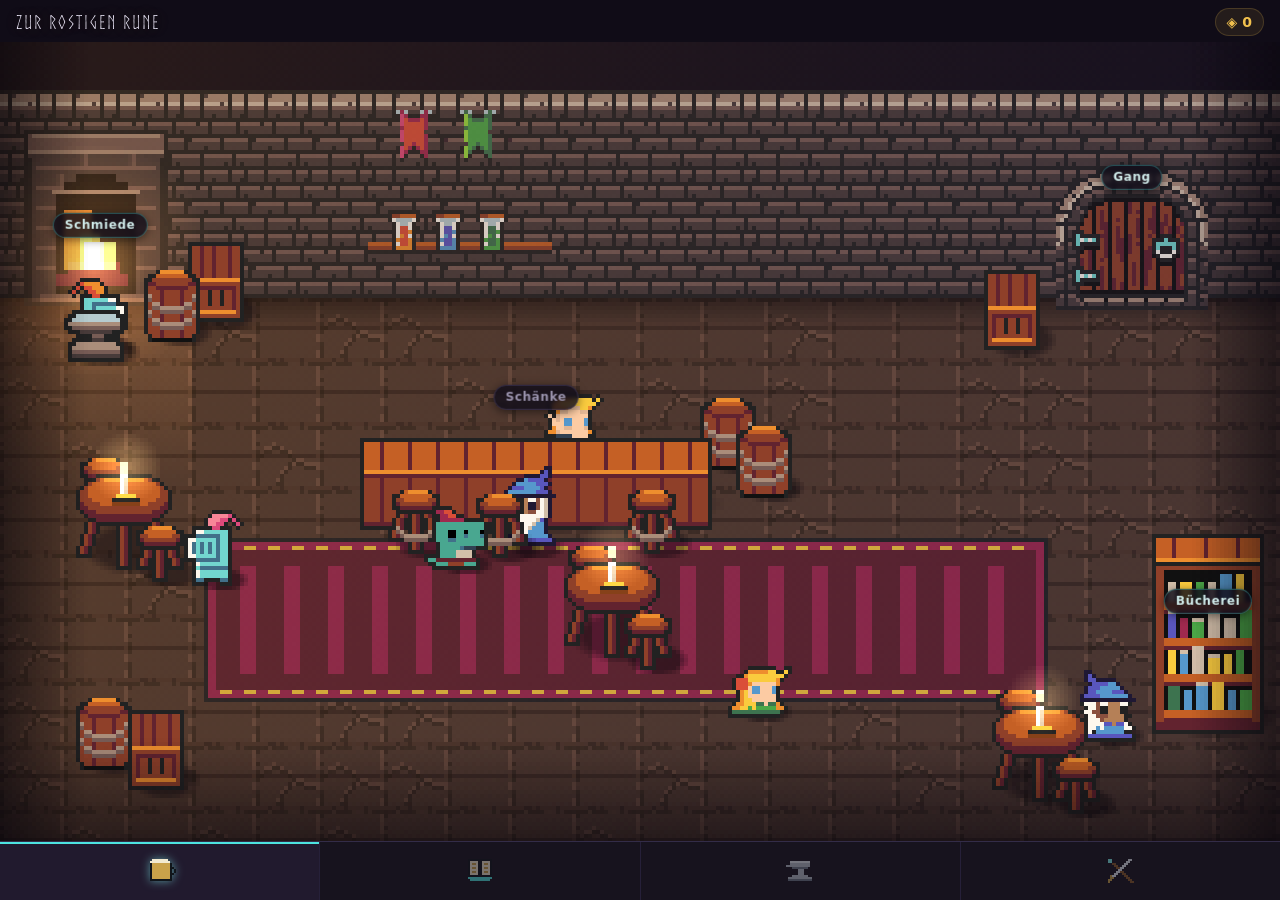
==== commit 70fbf28b: "Make the installed game playable offline (service worker) manifest.webmanifest already invited playe" ====
--- a/index.html
+++ b/index.html
@@ -30,6 +30,7 @@
 <!-- Modules load in dependency order: data → logic → render → screens → loop.
      main.js (last) wires listeners + boots. Add new src/*.js files to this list. -->
 <script src="src/core.js"></script>
+<script src="src/offline.js"></script>
 <script src="src/dark-paint.js"></script>
 <script src="src/pixel-font.js"></script>
 <script src="src/config.js"></script>
--- a/styles/base.css
+++ b/styles/base.css
@@ -228,6 +228,13 @@
   }
   .ghost-btn:hover { color: var(--arcane-pale); border-color: var(--arcane-3); background: var(--arcane-2); }
   .ghost-btn:active { background: var(--arcane-2); color: var(--ink); }
+  /* A ghost button with nowhere to go. It is dimmed rather than dropped, so a
+     row that holds one keeps its shape and nothing beside it slides sideways
+     the moment the button becomes live. */
+  .ghost-btn:disabled { opacity: 0.3; cursor: default; }
+  .ghost-btn:disabled:hover {
+    color: var(--ink-3); border-color: var(--edge); background: var(--arcane-1);
+  }
 
   /* Bottom phase-switcher: one flush panel across the whole bottom edge with
      three equal, text-free pixel-art buttons — study · forge · combat. */
--- a/styles/quiz.css
+++ b/styles/quiz.css
@@ -461,12 +461,22 @@
     font-family: var(--display-font); font-size: 15px; color: var(--gold);
     border-bottom: 1px solid var(--edge-soft);
   }
-  /* The label column wraps; the Italian columns never do. That is what keeps a
-     three-column table on a 360 px screen without a sideways scroll, while a
-     genuinely wide one still scrolls rather than squashing the forms. */
+  /* A cell is painted for WHAT IT HOLDS. `.lec-th` is the column that names the
+     row — the person, the ending — and is muted because it is scaffolding;
+     `.lec-gloss` is a German translation and gets the interface face, brighter
+     than a label but plainly not the Italian; anything else is Italian and
+     keeps the gold above. Muting by POSITION instead (column one, whatever it
+     held) told a learner that `il figlio` was a caption for `la figlia`.
+     Both wrap; the Italian columns never do. That is what keeps a three-column
+     table on a 360 px screen without a sideways scroll, while a genuinely wide
+     one still scrolls rather than squashing the forms. */
   .lec-table td.lec-th {
     font-family: var(--ui-font); font-size: 12.5px; color: var(--ink-3);
     white-space: normal; min-width: 9ch;
   }
+  .lec-table td.lec-gloss {
+    font-family: var(--ui-font); font-size: 12.5px; color: var(--ink-2);
+    white-space: normal;
+  }
   .lec-table th:first-child { white-space: normal; }
   .lec-table tr:last-child td { border-bottom: none; }
--- a/styles/meta.css
+++ b/styles/meta.css
@@ -590,10 +590,14 @@
   }
 
   /* --- The hub ------------------------------------------------------------ */
+  /* The hub's head row carries the step back to the tavern, so it centres its
+     items rather than sitting them on a shared baseline — a pill button and a
+     24 px display title have no baseline worth sharing. */
   .study-top {
-    flex: 0 0 auto; display: flex; align-items: baseline; gap: 10px;
+    flex: 0 0 auto; display: flex; align-items: center; gap: 10px;
     padding: 6px 0 14px;
   }
+  .study-back { flex: 0 0 auto; font-size: 14px; line-height: 1; padding: 5px 11px; }
   .study-title {
     margin: 0; font-family: var(--display-font); font-size: 24px; font-weight: 400;
     letter-spacing: 0.5px; color: var(--ink);
